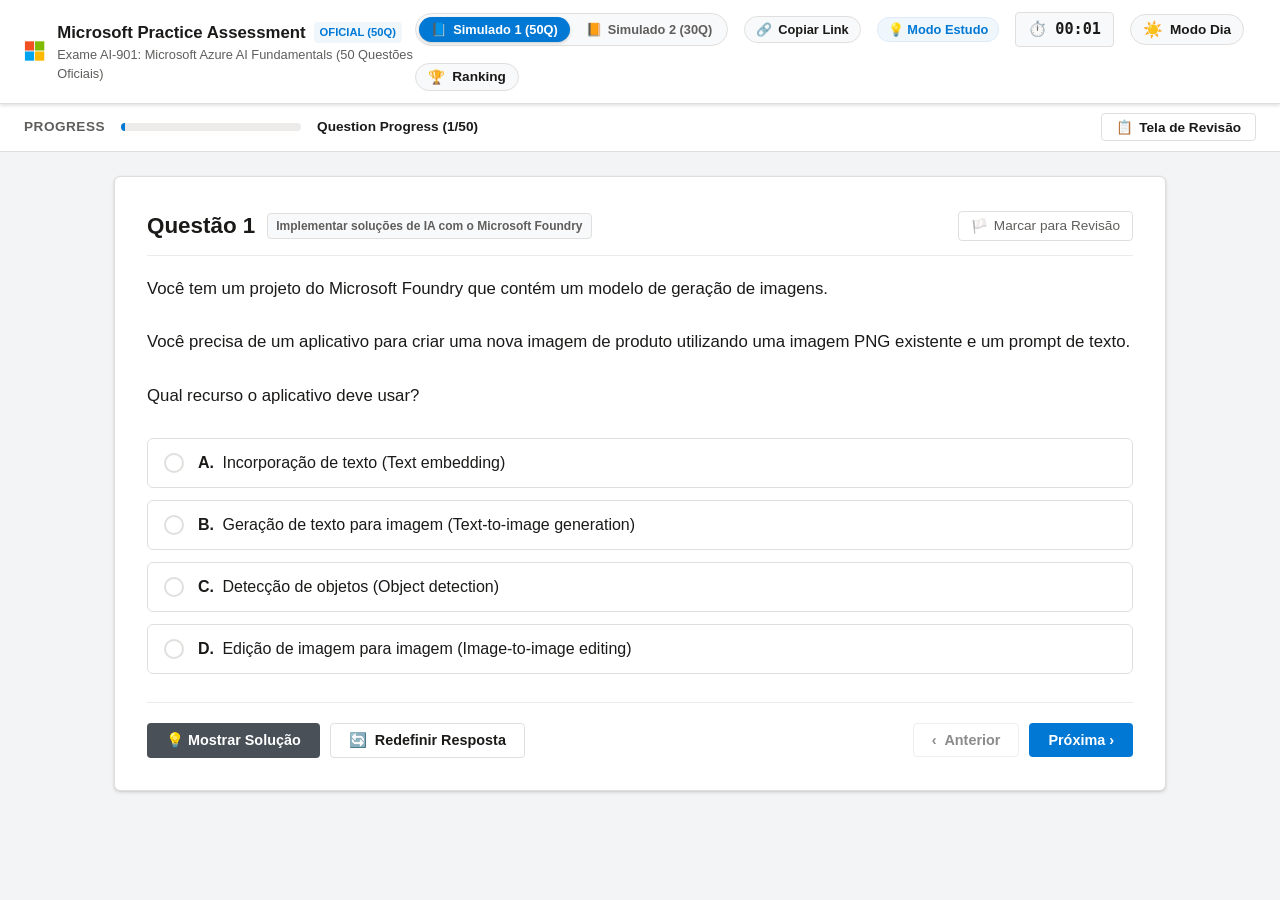
==== index.html @ 21560bc8 "feat: adiciona Simulado 2 (30 questoes ExamTopics AI-901 PT-BR), rota /simulado2 e seletor no topo" ====
<!DOCTYPE html>
<html lang="pt-BR">
<head>
  <meta charset="UTF-8">
  <meta name="viewport" content="width=device-width, initial-scale=1.0">
  <title>Simulado Oficial Microsoft AI-901: Microsoft Azure AI Fundamentals</title>
  <link rel="stylesheet" href="style.css">
</head>
<body>

  <!-- ========================================================================
       TOP MICROSOFT HEADER
       ======================================================================== -->
  <header class="ms-header">
    <div class="ms-header-brand">
      <svg class="ms-logo-icon" viewBox="0 0 23 23">
        <rect x="1" y="1" width="10" height="10" fill="#f25022"/>
        <rect x="12" y="1" width="10" height="10" fill="#7fba00"/>
        <rect x="1" y="12" width="10" height="10" fill="#00a4ef"/>
        <rect x="12" y="12" width="10" height="10" fill="#ffb900"/>
      </svg>
      <div class="ms-header-titles">
        <div class="ms-header-title">
          <span id="headerMainTitle">Microsoft Practice Assessment</span>
          <span class="ms-badge-beta" id="headerBadge">OFICIAL</span>
        </div>
        <div class="ms-header-sub" id="headerSubTitle">Exame AI-901: Microsoft Azure AI Fundamentals (Interativo em Português)</div>
      </div>
    </div>

    <div class="ms-header-actions" style="flex-wrap: wrap;">
      <!-- Seletor de Simulado (Simulado 1: 50Q vs Simulado 2: 30Q ExamTopics) -->
      <div class="exam-switcher-group" role="tablist" aria-label="Selecionar Simulado">
        <button id="btnSelectSimulado1" class="exam-switch-btn active" data-exam="simulado1" title="Simulado 1: Avaliação Oficial Microsoft Learn (50 Questões)">
          <span>📘</span> Simulado 1 (50Q)
        </button>
        <button id="btnSelectSimulado2" class="exam-switch-btn" data-exam="simulado2" title="Simulado 2: Questões Extraídas ExamTopics AI-901 (30 Questões)">
          <span>📙</span> Simulado 2 (30Q)
        </button>
      </div>

      <!-- Botão Compartilhar Link Direto -->
      <button id="btnCopyShareLink" class="btn-copy-link" title="Copiar link direto deste simulado para compartilhar">
        <span id="copyLinkIcon">🔗</span>
        <span id="copyLinkText">Copiar Link</span>
      </button>

      <!-- Mode Switcher -->
      <button id="modeToggleBtn" class="mode-badge mode-study" title="Alternar entre modo estudo com feedback imediato e simulado cronometrado">
        <span id="modeIcon">💡</span> Modo Estudo
      </button>

      <!-- Timer -->
      <div class="timer-box" id="timerBox">
        <span>⏱️</span>
        <span id="timerDisplay">00:00</span>
      </div>

      <!-- Alternador Modo Dia / Noite (Dark Mode) -->
      <button id="themeToggleBtn" class="theme-toggle" title="Alternar entre Modo Dia (Claro) e Modo Noite (Escuro)">
        <span id="themeIcon" class="theme-icon">☀️</span>
        <span id="themeText">Modo Dia</span>
      </button>

      <!-- Botão Ranking da Turma -->
      <button id="btnHeaderLeaderboard" class="theme-toggle" title="Ver Ranking Oficial da Turma">
        <span>🏆</span>
        <span>Ranking</span>
      </button>
    </div>
  </header>

  <!-- ========================================================================
       PROGRESS STRIP
       ======================================================================== -->
  <div class="ms-progress-strip" id="progressStrip">
    <div class="progress-info">
      <span class="progress-label">PROGRESS</span>
      <div class="progress-track">
        <div class="progress-fill" id="progressFill" style="width: 2%;"></div>
      </div>
      <span class="progress-text" id="progressText">Question Progress (1/50)</span>
    </div>

    <div>
      <button id="btnOpenReview" class="btn-review-screen">
        <span>📋</span> Tela de Revisão
      </button>
    </div>
  </div>

  <!-- ========================================================================
       MAIN APP VIEWS
       ======================================================================== -->
  <main class="ms-main-content">

    <!-- 1. EXAM QUESTION VIEW -->
    <div id="questionView" class="active">
      <div class="question-card" id="questionCard">
        <!-- Rendered dynamically by app.js -->
      </div>
    </div>

    <!-- 2. REVIEW SCREEN VIEW -->
    <div id="reviewView" class="review-screen-view">
      <div class="review-instructions-card">
        <h2 class="review-instructions-title">Tela de Revisão (Review Screen)</h2>
        <ul class="review-instructions-list">
          <li>Abaixo está uma tabela mostrando todas as <span id="reviewTotalQuestionsText">50</span> questões do exame.</li>
          <li>Selecione qualquer questão da tabela para ir diretamente até ela.</li>
          <li>Para retornar ao exame a qualquer momento, clique no botão de retorno.</li>
          <li>Quando estiver pronto para concluir, selecione o botão <strong>Finalizar Exame</strong> para gerar seu Relatório de Desempenho.</li>
        </ul>
      </div>

      <div class="review-filters-bar">
        <div class="filter-pills">
          <button class="filter-pill active" data-filter="all">Todas (<span id="countAllReview">50</span>)</button>
          <button class="filter-pill" data-filter="answered">Respondidas (<span id="countAnswered">0</span>)</button>
          <button class="filter-pill" data-filter="unanswered">Não Respondidas (<span id="countUnanswered">50</span>)</button>
          <button class="filter-pill" data-filter="flagged">Marcadas para Revisão (<span id="countFlagged">0</span>)</button>
        </div>

        <button id="btnFinishExamFromReview" class="btn-ms btn-ms-primary">
          <span>🏁</span> Finalizar Exame
        </button>
      </div>

      <div class="review-questions-table-card">
        <table class="review-table">
          <thead>
            <tr>
              <th style="width: 80px;">Questão</th>
              <th style="width: 140px;">Status</th>
              <th>Resumo / Enunciado</th>
              <th style="width: 100px; text-align: center;">Revisão</th>
            </tr>
          </thead>
          <tbody id="reviewTableBody">
            <!-- Rendered by app.js -->
          </tbody>
        </table>
      </div>
    </div>

    <!-- 3. SCORE REPORT VIEW -->
    <div id="scoreReportView" class="score-report-view">
      <div class="score-summary-card">
        <h1 class="score-title">Score Report</h1>
        <div class="score-subtitle" id="scoreReportSubtitle">Microsoft Practice Assessment for Exam AI-901: Microsoft Azure AI Fundamentals</div>

        <div id="scoreBadgeContainer">
          <!-- Pass / Fail Badge -->
        </div>

        <div class="score-circle-container">
          <div class="score-metric-box">
            <div class="score-number" id="finalScorePercent">0%</div>
            <div class="score-label">Sua Pontuação</div>
          </div>
          <div class="score-metric-box">
            <div class="score-number" style="color: var(--text-muted);">80%</div>
            <div class="score-label">Pontuação Alvo (Target Score)</div>
          </div>
          <div class="score-metric-box">
            <div class="score-number" id="finalScoreCount" style="color: var(--ms-blue-primary);">0 / 50</div>
            <div class="score-label">Questões Corretas</div>
          </div>
        </div>

        <!-- Meta e Dica Oficial -->
        <div class="score-comparison-banner">
          <span>🎯</span>
          <span><strong>Nota de Aprovação Oficial da Microsoft:</strong> 80% (<span id="targetCorrectText">40 acertos de 50</span>). Registre seu nome no ranking abaixo para disputar o topo da turma!</span>
        </div>
      </div>

      <!-- Performance by section -->
      <div class="section-performance-card">
        <h3 style="margin-bottom: 1rem; font-size: 1.15rem;">Desempenho por Seção do Exame</h3>
        
        <div class="section-bar-item">
          <div class="section-bar-header">
            <span>Identificar conceitos e recursos de IA (40-45%)</span>
            <span id="sec1Percent">0%</span>
          </div>
          <div class="section-bar-track">
            <div class="section-bar-fill" id="sec1Fill" style="width: 0%; background-color: var(--ms-blue-primary);"></div>
          </div>
        </div>

        <div class="section-bar-item">
          <div class="section-bar-header">
            <span>Implementar soluções de IA com o Microsoft Foundry (50-55%)</span>
            <span id="sec2Percent">0%</span>
          </div>
          <div class="section-bar-track">
            <div class="section-bar-fill" id="sec2Fill" style="width: 0%; background-color: #2b88d8;"></div>
          </div>
        </div>
      </div>

      <!-- ====================================================================
           LEADERBOARD / RANKING DA TURMA (COMPETIÇÃO AO VIVO)
           ==================================================================== -->
      <div class="leaderboard-card">
        <div class="leaderboard-card-header">
          <div style="display: flex; align-items: center; gap: 12px;">
            <span style="font-size: 2.2rem;">🏆</span>
            <div>
              <h3 style="margin: 0; font-size: 1.3rem;" id="leaderboardTitle">Ranking Geral da Turma (Competição Oficial)</h3>
              <p style="margin: 3px 0 0; font-size: 0.9rem; color: var(--text-secondary);">
                Critério de classificação: Maior pontuação (%) e menor tempo de realização ⏱️
              </p>
            </div>
          </div>
          <button id="btnRefreshLeaderboard" class="btn-ms btn-ms-secondary" style="font-size: 0.85rem; padding: 6px 12px;">
            <span>🔄</span> Atualizar Placar
          </button>
        </div>

        <!-- Formulário de Registro do Aluno -->
        <div id="leaderboardSubmitSection" class="leaderboard-submit-box">
          <p style="font-size: 0.95rem; font-weight: 700; margin-bottom: 8px;">
            🎓 Quer registrar seu nome no ranking da turma?
          </p>
          <p style="font-size: 0.88rem; color: var(--text-secondary); margin-bottom: 12px;">
            Digite seu nome completo para salvar sua pontuação e tempo de prova no placar geral:
          </p>
          <div class="leaderboard-input-row">
            <input type="text" id="inputStudentName" class="ms-text-input" placeholder="Digite seu Nome Completo (ex: Mariana Souza)..." maxlength="40" />
            <button id="btnSubmitToLeaderboard" class="btn-ms btn-ms-primary">
              <span>🚀</span> Publicar meu Resultado
            </button>
          </div>
          <div id="leaderboardStatusMsg"></div>
        </div>

        <div id="leaderboardUserRankResult" style="display: none;"></div>

        <!-- Podium Top 3 -->
        <div id="leaderboardPodiumContainer" class="podium-container"></div>

        <!-- Tabela do Ranking -->
        <div class="leaderboard-table-wrapper">
          <table class="leaderboard-table">
            <thead>
              <tr>
                <th style="width: 75px; text-align: center;">Posição</th>
                <th>Aluno</th>
                <th style="text-align: center;">Acertos</th>
                <th style="text-align: center;">Nota</th>
                <th style="text-align: center;">Tempo</th>
                <th style="text-align: center;">Data</th>
              </tr>
            </thead>
            <tbody id="leaderboardTableBody"></tbody>
          </table>
        </div>
      </div>

      <!-- Detailed Review with Filter -->
      <div class="question-card">
        <div style="display: flex; justify-content: space-between; align-items: center; margin-bottom: 1.5rem; flex-wrap: wrap; gap: 10px;">
          <h3>Gabarito Completo e Comentários Questão por Questão</h3>
          <div class="filter-pills">
            <button class="filter-pill active" id="btnFilterReportAll">Todas (<span id="reportAllCount">50</span>)</button>
            <button class="filter-pill" id="btnFilterReportWrong">Apenas Erros (<span id="reportWrongCount">0</span>)</button>
            <button class="filter-pill" id="btnFilterReportRight">Apenas Acertos (<span id="reportRightCount">0</span>)</button>
          </div>
        </div>

        <div id="scoreReportQuestionsList">
          <!-- Rendered by app.js -->
        </div>

        <div style="margin-top: 2rem; display: flex; justify-content: center; gap: 16px;">
          <button id="btnRestartExam" onclick="window.restartExamDirect()" class="btn-ms btn-ms-primary">
            <span>🔄</span> Refazer Simulado
          </button>
          <button onclick="window.print()" class="btn-ms btn-ms-secondary">
            <span>🖨️</span> Imprimir / Salvar PDF
          </button>
        </div>
      </div>
    </div>

  </main>

  <!-- ========================================================================
       MODAL DIALOG (ARE YOU SURE TO FINISH)
       ======================================================================== -->
  <div class="modal-overlay" id="finishModal">
    <div class="modal-box">
      <h3 class="modal-title">Tem certeza que deseja finalizar?</h3>
      <p class="modal-text">
        Ao selecionar <strong>Sim</strong>, você encerrará esta seção do exame e não poderá mais alterar suas respostas. Seu relatório oficial de pontuação e o gabarito comentado serão gerados imediatamente.
      </p>
      <div class="modal-actions">
        <button id="btnCancelModal" class="btn-ms btn-ms-secondary">Cancelar</button>
        <button id="btnConfirmFinish" class="btn-ms btn-ms-primary">Sim, Finalizar Exame</button>
      </div>
    </div>
  </div>

  <!-- ========================================================================
       MODAL DIALOG (REINICIAR SIMULADO)
       ======================================================================== -->
  <div class="modal-overlay" id="restartModal">
    <div class="modal-box">
      <h3 class="modal-title">Reiniciar o Simulado?</h3>
      <p class="modal-text">
        Tem certeza que deseja reiniciar o simulado? Suas respostas atuais serão limpas e o cronômetro será zerado para você começar uma nova tentativa do zero.
      </p>
      <div class="modal-actions">
        <button id="btnCancelRestartModal" class="btn-ms btn-ms-secondary">Cancelar</button>
        <button id="btnConfirmRestartModal" class="btn-ms btn-ms-primary">Sim, Reiniciar</button>
      </div>
    </div>
  </div>

  <!-- ========================================================================
       MODAL DIALOG (RANKING GERAL DA TURMA)
       ======================================================================== -->
  <div class="modal-overlay" id="leaderboardModal">
    <div class="modal-box leaderboard-modal-box">
      <div style="display: flex; justify-content: space-between; align-items: center; margin-bottom: 1rem; border-bottom: 1px solid var(--border-color); padding-bottom: 0.75rem;">
        <div style="display: flex; align-items: center; gap: 10px;">
          <span style="font-size: 1.8rem;">🏆</span>
          <div>
            <h3 style="margin: 0; font-size: 1.25rem;" id="modalLeaderboardTitle">Ranking da Turma - AI-901</h3>
            <span style="font-size: 0.82rem; color: var(--text-secondary);">Competição: Mais acertos no menor tempo</span>
          </div>
        </div>
        <button id="btnCloseLeaderboardModal" class="btn-ms btn-ms-secondary" style="padding: 4px 10px; font-size: 1rem;">✕</button>
      </div>

      <!-- Podium Top 3 inside Modal -->
      <div id="modalPodiumContainer" class="podium-container"></div>

      <div class="leaderboard-table-wrapper" style="max-height: 380px; overflow-y: auto;">
        <table class="leaderboard-table">
          <thead>
            <tr>
              <th style="width: 75px; text-align: center;">Posição</th>
              <th>Aluno</th>
              <th style="text-align: center;">Acertos</th>
              <th style="text-align: center;">Nota</th>
              <th style="text-align: center;">Tempo</th>
            </tr>
          </thead>
          <tbody id="modalLeaderboardTableBody"></tbody>
        </table>
      </div>

      <div style="margin-top: 1rem; display: flex; justify-content: space-between; align-items: center;">
        <span id="leaderboardSyncStatus" style="font-size: 0.8rem; color: var(--text-muted);">🟢 Sincronizado</span>
        <button id="btnModalClose" class="btn-ms btn-ms-primary">Fechar</button>
      </div>
    </div>
  </div>

  <!-- Scripts -->
  <script src="simulado_data.js"></script>
  <script src="simulado2_data.js"></script>
  <script src="firebase_config.js"></script>
  <script src="leaderboard.js"></script>
  <script src="app.js"></script>
</body>
</html>
---- style.css ----
/* ==========================================================================
   MICROSOFT AZURE / FLUENT DESIGN SYSTEM - SIMULADO AI-901
   ========================================================================== */

:root {
  /* Microsoft Fluent Palette */
  --ms-blue-primary: #0078d4;
  --ms-blue-hover: #106ebe;
  --ms-blue-dark: #005a9e;
  --ms-blue-light: #eff6fc;
  --ms-blue-subtle: #deecf9;
  
  --ms-green-correct: #107c41;
  --ms-green-bg: #dff6dd;
  --ms-green-border: #278546;
  
  --ms-red-incorrect: #a80000;
  --ms-red-bg: #fde7e9;
  --ms-red-border: #d13438;
  
  --ms-amber-flag: #ffaa44;
  --ms-amber-bg: #fff4ce;
  
  /* Light Theme */
  --bg-app: #f3f4f6;
  --bg-surface: #ffffff;
  --bg-surface-secondary: #f8f9fa;
  --bg-surface-elevated: #ffffff;
  --border-color: #e1dfdd;
  --border-subtle: #edebe9;
  
  --text-primary: #1b1a19;
  --text-secondary: #605e5c;
  --text-muted: #8a8886;
  --text-link: #0078d4;
  
  --shadow-sm: 0 1.6px 3.6px 0 rgba(0, 0, 0, 0.132), 0 0.3px 0.9px 0 rgba(0, 0, 0, 0.108);
  --shadow-md: 0 3.2px 7.2px 0 rgba(0, 0, 0, 0.132), 0 0.6px 1.8px 0 rgba(0, 0, 0, 0.108);
  --shadow-lg: 0 6.4px 14.4px 0 rgba(0, 0, 0, 0.132), 0 1.2px 3.6px 0 rgba(0, 0, 0, 0.108);
  
  --radius-sm: 4px;
  --radius-md: 6px;
  --radius-lg: 8px;
  --font-family: 'Segoe UI', -apple-system, BlinkMacSystemFont, Roboto, 'Helvetica Neue', sans-serif;
}

[data-theme="dark"] {
  --bg-app: #121212;
  --bg-surface: #1e1e1e;
  --bg-surface-secondary: #252526;
  --bg-surface-elevated: #2d2d30;
  --border-color: #3e3e42;
  --border-subtle: #2d2d30;
  
  --text-primary: #f3f3f3;
  --text-secondary: #cccccc;
  --text-muted: #858585;
  --text-link: #4daafc;
  
  --ms-blue-light: #162c3e;
  --ms-blue-subtle: #1c3b54;
  --ms-green-bg: #14351e;
  --ms-red-bg: #3d1519;
  --ms-amber-bg: #3c3214;
}

* {
  box-sizing: border-box;
  margin: 0;
  padding: 0;
}

body {
  font-family: var(--font-family);
  background-color: var(--bg-app);
  color: var(--text-primary);
  line-height: 1.5;
  min-height: 100vh;
  display: flex;
  flex-direction: column;
  transition: background-color 0.2s ease, color 0.2s ease;
}

/* ==========================================================================
   APP HEADER
   ========================================================================== */
.ms-header {
  background-color: var(--bg-surface);
  border-bottom: 1px solid var(--border-color);
  padding: 0.75rem 1.5rem;
  display: flex;
  align-items: center;
  justify-content: space-between;
  box-shadow: var(--shadow-sm);
  position: sticky;
  top: 0;
  z-index: 100;
}

.ms-header-brand {
  display: flex;
  align-items: center;
  gap: 12px;
}

.ms-logo-icon {
  width: 24px;
  height: 24px;
}

.ms-header-titles {
  display: flex;
  flex-direction: column;
}

.ms-header-title {
  font-size: 1.05rem;
  font-weight: 600;
  color: var(--text-primary);
  display: flex;
  align-items: center;
  gap: 8px;
}

.ms-badge-beta {
  font-size: 0.7rem;
  padding: 2px 6px;
  background-color: var(--ms-blue-light);
  color: var(--ms-blue-primary);
  border-radius: var(--radius-sm);
  font-weight: 700;
}

.ms-header-sub {
  font-size: 0.8rem;
  color: var(--text-secondary);
}

.ms-header-actions {
  display: flex;
  align-items: center;
  gap: 16px;
}

.timer-box {
  display: flex;
  align-items: center;
  gap: 8px;
  background: var(--bg-surface-secondary);
  border: 1px solid var(--border-color);
  padding: 5px 12px;
  border-radius: var(--radius-sm);
  font-family: monospace;
  font-size: 0.95rem;
  font-weight: 600;
}

.mode-badge {
  font-size: 0.8rem;
  padding: 4px 10px;
  border-radius: 12px;
  font-weight: 600;
  cursor: pointer;
  border: 1px solid transparent;
  transition: all 0.2s;
}

.mode-study {
  background-color: var(--ms-blue-light);
  color: var(--ms-blue-primary);
  border-color: var(--ms-blue-subtle);
}

.mode-exam {
  background-color: #f3e5f5;
  color: #7b1fa2;
  border-color: #e1bee7;
}

.theme-toggle {
  background-color: var(--bg-surface-secondary);
  border: 1px solid var(--border-color);
  padding: 5px 12px;
  border-radius: 16px;
  color: var(--text-primary);
  cursor: pointer;
  display: inline-flex;
  align-items: center;
  gap: 7px;
  font-size: 0.85rem;
  font-weight: 600;
  transition: all 0.25s ease;
  user-select: none;
}

.theme-toggle:hover {
  background-color: var(--border-subtle);
  border-color: var(--ms-blue-primary);
  transform: translateY(-1px);
}

.theme-toggle:active {
  transform: translateY(0);
}

.theme-toggle.dark-active {
  background-color: #2b2b2b;
  border-color: #555;
  color: #ffeb3b;
  box-shadow: 0 0 10px rgba(255, 235, 59, 0.15);
}

.theme-icon {
  font-size: 1rem;
  display: inline-block;
  transition: transform 0.3s ease;
}

.theme-toggle:hover .theme-icon {
  transform: rotate(20deg) scale(1.15);
}

.btn-icon {
  background: none;
  border: 1px solid var(--border-color);
  padding: 6px 10px;
  border-radius: var(--radius-sm);
  color: var(--text-primary);
  cursor: pointer;
  display: flex;
  align-items: center;
  gap: 6px;
  font-size: 0.85rem;
  transition: all 0.2s;
}

.btn-icon:hover {
  background-color: var(--bg-surface-secondary);
}

/* ==========================================================================
   PROGRESS BAR & CONTROLS STRIP
   ========================================================================== */
.ms-progress-strip {
  background-color: var(--bg-surface);
  border-bottom: 1px solid var(--border-color);
  padding: 0.6rem 1.5rem;
  display: flex;
  align-items: center;
  justify-content: space-between;
}

.progress-info {
  display: flex;
  align-items: center;
  gap: 16px;
}

.progress-label {
  font-size: 0.85rem;
  font-weight: 600;
  color: var(--text-secondary);
  text-transform: uppercase;
  letter-spacing: 0.5px;
}

.progress-track {
  width: 180px;
  height: 8px;
  background-color: var(--border-subtle);
  border-radius: 4px;
  overflow: hidden;
  position: relative;
}

.progress-fill {
  height: 100%;
  background-color: var(--ms-blue-primary);
  transition: width 0.3s ease;
}

.progress-text {
  font-size: 0.85rem;
  font-weight: 600;
  color: var(--text-primary);
}

.btn-review-screen {
  background-color: transparent;
  border: 1px solid var(--border-color);
  padding: 5px 14px;
  border-radius: var(--radius-sm);
  font-size: 0.85rem;
  font-weight: 600;
  color: var(--text-primary);
  cursor: pointer;
  display: flex;
  align-items: center;
  gap: 6px;
  transition: all 0.2s;
}

.btn-review-screen:hover {
  background-color: var(--bg-surface-secondary);
  border-color: var(--ms-blue-primary);
  color: var(--ms-blue-primary);
}

/* ==========================================================================
   MAIN CONTAINER
   ========================================================================== */
.ms-main-content {
  flex: 1;
  max-width: 1100px;
  width: 100%;
  margin: 1.5rem auto;
  padding: 0 1.5rem;
  display: flex;
  flex-direction: column;
  gap: 1.25rem;
}

.question-card {
  background-color: var(--bg-surface);
  border: 1px solid var(--border-color);
  border-radius: var(--radius-md);
  box-shadow: var(--shadow-sm);
  padding: 2rem;
  position: relative;
  transition: all 0.2s;
}

.question-header {
  display: flex;
  align-items: center;
  justify-content: space-between;
  margin-bottom: 1.25rem;
  padding-bottom: 0.75rem;
  border-bottom: 1px solid var(--border-subtle);
}

.question-title-area {
  display: flex;
  align-items: center;
  gap: 12px;
}

.question-number {
  font-size: 1.4rem;
  font-weight: 700;
  color: var(--text-primary);
}

.question-category-tag {
  font-size: 0.75rem;
  font-weight: 600;
  padding: 3px 8px;
  border-radius: var(--radius-sm);
  background: var(--bg-surface-secondary);
  color: var(--text-secondary);
  border: 1px solid var(--border-color);
}

.review-flag-btn {
  display: flex;
  align-items: center;
  gap: 6px;
  font-size: 0.85rem;
  background: transparent;
  border: 1px solid var(--border-color);
  padding: 6px 12px;
  border-radius: var(--radius-sm);
  cursor: pointer;
  color: var(--text-secondary);
  transition: all 0.2s;
}

.review-flag-btn.flagged {
  background-color: var(--ms-amber-bg);
  color: #8c5a00;
  border-color: #ffaa44;
  font-weight: 600;
}

.question-body {
  font-size: 1.05rem;
  line-height: 1.6;
  color: var(--text-primary);
  margin-bottom: 1.75rem;
  white-space: pre-line;
}

/* ==========================================================================
   QUESTION OPTIONS - SINGLE & MULTI CHOICE
   ========================================================================== */
.options-list {
  display: flex;
  flex-direction: column;
  gap: 12px;
  margin-bottom: 1.75rem;
}

.option-item {
  display: flex;
  align-items: flex-start;
  gap: 14px;
  padding: 12px 16px;
  border-radius: var(--radius-md);
  border: 1.5px solid var(--border-color);
  background-color: var(--bg-surface);
  cursor: pointer;
  transition: all 0.2s ease;
  position: relative;
}

.option-item:hover:not(.disabled) {
  background-color: var(--bg-surface-secondary);
  border-color: var(--ms-blue-primary);
}

.option-item.selected {
  border-color: var(--ms-blue-primary);
  background-color: var(--ms-blue-light);
}

.option-item.is-correct {
  border-color: var(--ms-green-border) !important;
  background-color: var(--ms-green-bg) !important;
}

.option-item.is-incorrect {
  border-color: var(--ms-red-border) !important;
  background-color: var(--ms-red-bg) !important;
}

.custom-radio, .custom-checkbox {
  width: 20px;
  height: 20px;
  border: 2px solid var(--border-color);
  border-radius: 50%;
  display: flex;
  align-items: center;
  justify-content: center;
  flex-shrink: 0;
  margin-top: 2px;
  transition: all 0.2s;
}

.custom-checkbox {
  border-radius: 4px;
}

.option-item.selected .custom-radio {
  border-color: var(--ms-blue-primary);
}

.option-item.selected .custom-radio::after {
  content: '';
  width: 10px;
  height: 10px;
  border-radius: 50%;
  background-color: var(--ms-blue-primary);
}

.option-item.selected .custom-checkbox {
  border-color: var(--ms-blue-primary);
  background-color: var(--ms-blue-primary);
  color: white;
}

.option-item.selected .custom-checkbox::after {
  content: '✓';
  font-size: 13px;
  font-weight: 700;
  color: white;
}

.option-content {
  flex: 1;
  display: flex;
  flex-direction: column;
  gap: 4px;
}

.option-letter {
  font-weight: 700;
  color: var(--text-primary);
  margin-right: 4px;
}

.feedback-tag {
  display: inline-flex;
  align-items: center;
  gap: 4px;
  font-size: 0.8rem;
  font-weight: 700;
  margin-top: 4px;
}

.feedback-tag.correct {
  color: var(--ms-green-correct);
}

.feedback-tag.incorrect {
  color: var(--ms-red-incorrect);
}

/* ==========================================================================
   STATEMENTS TABLE (YES / NO)
   ========================================================================== */
.statements-table {
  width: 100%;
  border-collapse: collapse;
  margin-bottom: 1.75rem;
  border: 1px solid var(--border-color);
  border-radius: var(--radius-md);
  overflow: hidden;
}

.statements-table th, .statements-table td {
  padding: 14px 16px;
  border-bottom: 1px solid var(--border-color);
  text-align: left;
}

.statements-table th {
  background-color: var(--bg-surface-secondary);
  font-weight: 600;
  font-size: 0.9rem;
  color: var(--text-secondary);
}

.statements-table th.col-choice {
  width: 90px;
  text-align: center;
}

.statements-table td.col-choice {
  text-align: center;
}

.statements-table tr:last-child td {
  border-bottom: none;
}

.table-radio-label {
  display: inline-flex;
  align-items: center;
  justify-content: center;
  cursor: pointer;
  padding: 6px;
}

.table-radio-label input {
  display: none;
}

.table-radio-circle {
  width: 20px;
  height: 20px;
  border: 2px solid var(--border-color);
  border-radius: 50%;
  display: inline-flex;
  align-items: center;
  justify-content: center;
  transition: all 0.2s;
}

.table-radio-label input:checked + .table-radio-circle {
  border-color: var(--ms-blue-primary);
}

.table-radio-label input:checked + .table-radio-circle::after {
  content: '';
  width: 10px;
  height: 10px;
  border-radius: 50%;
  background-color: var(--ms-blue-primary);
}

.table-radio-circle.correct-ans {
  border-color: var(--ms-green-border) !important;
  background-color: var(--ms-green-bg);
}

.table-radio-circle.correct-ans::after {
  content: '';
  width: 10px;
  height: 10px;
  border-radius: 50%;
  background-color: var(--ms-green-correct) !important;
}

.table-radio-circle.wrong-ans {
  border-color: var(--ms-red-border) !important;
  background-color: var(--ms-red-bg);
}

.table-radio-circle.wrong-ans::after {
  content: '';
  width: 10px;
  height: 10px;
  border-radius: 50%;
  background-color: var(--ms-red-incorrect) !important;
}

/* ==========================================================================
   DROPDOWN SENTENCE COMPLETION
   ========================================================================== */
.dropdown-sentence-box {
  background: var(--bg-surface-secondary);
  border: 1px solid var(--border-color);
  padding: 1.5rem;
  border-radius: var(--radius-md);
  margin-bottom: 1.75rem;
  font-size: 1.1rem;
  line-height: 2.2;
}

.ms-inline-select {
  display: inline-block;
  padding: 6px 12px;
  border: 2px solid var(--ms-blue-primary);
  border-radius: var(--radius-sm);
  background-color: var(--bg-surface);
  color: var(--text-primary);
  font-family: inherit;
  font-size: 1rem;
  font-weight: 500;
  cursor: pointer;
  outline: none;
  margin: 0 6px;
  max-width: 100%;
}

.ms-inline-select.correct {
  border-color: var(--ms-green-border);
  background-color: var(--ms-green-bg);
}

.ms-inline-select.incorrect {
  border-color: var(--ms-red-border);
  background-color: var(--ms-red-bg);
}

/* ==========================================================================
   USER ATTEMPT COMPARISON BANNER
   ========================================================================== */
.user-attempt-banner {
  background: var(--bg-surface-secondary);
  border-left: 4px solid var(--border-color);
  padding: 10px 14px;
  border-radius: 0 var(--radius-sm) var(--radius-sm) 0;
  margin-bottom: 1.25rem;
  font-size: 0.85rem;
  display: flex;
  align-items: center;
  justify-content: space-between;
}

.user-attempt-banner.original-wrong {
  border-left-color: var(--ms-red-incorrect);
  background-color: var(--ms-red-bg);
}

.user-attempt-banner.original-right {
  border-left-color: var(--ms-green-correct);
  background-color: var(--ms-green-bg);
}

/* ==========================================================================
   ACTION BUTTONS BAR
   ========================================================================== */
.question-actions-bar {
  display: flex;
  align-items: center;
  justify-content: space-between;
  padding-top: 1.25rem;
  border-top: 1px solid var(--border-subtle);
  flex-wrap: wrap;
  gap: 12px;
}

.action-group-left, .action-group-right {
  display: flex;
  align-items: center;
  gap: 10px;
}

.btn-ms {
  font-family: inherit;
  font-size: 0.9rem;
  font-weight: 600;
  padding: 8px 18px;
  border-radius: var(--radius-sm);
  cursor: pointer;
  display: inline-flex;
  align-items: center;
  gap: 8px;
  border: 1px solid transparent;
  transition: all 0.2s ease;
}

.btn-ms-primary {
  background-color: var(--ms-blue-primary);
  color: white;
}

.btn-ms-primary:hover:not(:disabled) {
  background-color: var(--ms-blue-hover);
}

.btn-ms-secondary {
  background-color: transparent;
  border-color: var(--border-color);
  color: var(--text-primary);
}

.btn-ms-secondary:hover:not(:disabled) {
  background-color: var(--bg-surface-secondary);
}

.btn-ms-solution {
  background-color: #495057;
  color: white;
}

.btn-ms-solution:hover {
  background-color: #343a40;
}

.btn-ms:disabled {
  opacity: 0.5;
  cursor: not-allowed;
}

/* ==========================================================================
   SOLUTION & RATIONALE BOX (MICROSOFT LEARN STYLE)
   ========================================================================== */
.solution-panel {
  margin-top: 1.5rem;
  border: 1px solid #c7e0f4;
  background-color: #f3f9fd;
  border-radius: var(--radius-md);
  padding: 1.5rem;
  position: relative;
  display: none;
  animation: slideDown 0.3s ease-out;
}

[data-theme="dark"] .solution-panel {
  background-color: #112233;
  border-color: #1e3f5a;
}

.solution-panel.visible {
  display: block;
}

@keyframes slideDown {
  from { opacity: 0; transform: translateY(-8px); }
  to { opacity: 1; transform: translateY(0); }
}

.solution-panel-header {
  display: flex;
  align-items: center;
  gap: 10px;
  margin-bottom: 1rem;
  padding-bottom: 0.75rem;
  border-bottom: 1px solid #d0e4f7;
}

[data-theme="dark"] .solution-panel-header {
  border-bottom-color: #1e3f5a;
}

.solution-title {
  font-size: 1.1rem;
  font-weight: 700;
  color: var(--ms-blue-primary);
}

.solution-section-block {
  margin-bottom: 1rem;
}

.solution-section-title {
  font-size: 0.85rem;
  font-weight: 700;
  text-transform: uppercase;
  color: var(--text-secondary);
  margin-bottom: 4px;
}

.solution-content {
  font-size: 0.95rem;
  line-height: 1.6;
  color: var(--text-primary);
  white-space: pre-line;
}

.solution-content.correct-highlight {
  background: var(--ms-green-bg);
  border-left: 4px solid var(--ms-green-correct);
  padding: 10px 14px;
  border-radius: 0 var(--radius-sm) var(--radius-sm) 0;
  margin-bottom: 1rem;
}

.solution-content.incorrect-highlight {
  background: var(--ms-red-bg);
  border-left: 4px solid var(--ms-red-incorrect);
  padding: 10px 14px;
  border-radius: 0 var(--radius-sm) var(--radius-sm) 0;
  margin-bottom: 1rem;
}

.reading-links {
  list-style: none;
  margin-top: 6px;
  display: flex;
  flex-direction: column;
  gap: 6px;
}

.reading-links a {
  color: var(--text-link);
  text-decoration: none;
  font-weight: 600;
  display: inline-flex;
  align-items: center;
  gap: 6px;
}

.reading-links a:hover {
  text-decoration: underline;
}

/* ==========================================================================
   REVIEW SCREEN (TELA DE REVISÃO DO EXAME)
   ========================================================================== */
.review-screen-view {
  display: none;
  flex-direction: column;
  gap: 1.5rem;
}

.review-screen-view.active {
  display: flex;
}

.review-instructions-card {
  background-color: var(--bg-surface);
  border: 1px solid var(--border-color);
  border-radius: var(--radius-md);
  padding: 1.25rem 1.5rem;
  box-shadow: var(--shadow-sm);
}

.review-instructions-title {
  font-size: 1.1rem;
  font-weight: 700;
  margin-bottom: 8px;
}

.review-instructions-list {
  padding-left: 20px;
  font-size: 0.9rem;
  color: var(--text-secondary);
  line-height: 1.6;
}

.review-filters-bar {
  display: flex;
  align-items: center;
  justify-content: space-between;
  background-color: var(--bg-surface);
  border: 1px solid var(--border-color);
  padding: 10px 16px;
  border-radius: var(--radius-md);
  flex-wrap: wrap;
  gap: 12px;
}

.filter-pills {
  display: flex;
  gap: 8px;
}

.filter-pill {
  padding: 5px 12px;
  border-radius: 16px;
  font-size: 0.85rem;
  font-weight: 600;
  border: 1px solid var(--border-color);
  background: var(--bg-surface-secondary);
  cursor: pointer;
  color: var(--text-primary);
  transition: all 0.2s;
}

.filter-pill.active {
  background-color: var(--ms-blue-primary);
  color: white;
  border-color: var(--ms-blue-primary);
}

.review-questions-table-card {
  background-color: var(--bg-surface);
  border: 1px solid var(--border-color);
  border-radius: var(--radius-md);
  overflow: hidden;
  box-shadow: var(--shadow-sm);
}

.review-table {
  width: 100%;
  border-collapse: collapse;
}

.review-table th, .review-table td {
  padding: 12px 16px;
  text-align: left;
  border-bottom: 1px solid var(--border-subtle);
}

.review-table th {
  background-color: var(--bg-surface-secondary);
  font-weight: 600;
  font-size: 0.85rem;
  color: var(--text-secondary);
}

.review-table tr {
  cursor: pointer;
  transition: background-color 0.15s;
}

.review-table tbody tr:hover {
  background-color: var(--bg-surface-secondary);
}

.status-badge {
  display: inline-block;
  padding: 3px 8px;
  border-radius: var(--radius-sm);
  font-size: 0.75rem;
  font-weight: 700;
}

.status-badge.answered {
  background-color: var(--ms-green-bg);
  color: var(--ms-green-correct);
}

.status-badge.unanswered {
  background-color: var(--bg-surface-secondary);
  color: var(--text-muted);
}

.status-badge.flagged {
  background-color: var(--ms-amber-bg);
  color: #8c5a00;
}

/* ==========================================================================
   SCORE REPORT SCREEN (RELATÓRIO DE DESEMPENHO)
   ========================================================================== */
.score-report-view {
  display: none;
  flex-direction: column;
  gap: 1.5rem;
}

.score-report-view.active {
  display: flex;
}

.score-summary-card {
  background-color: var(--bg-surface);
  border: 1px solid var(--border-color);
  border-radius: var(--radius-md);
  padding: 2rem;
  box-shadow: var(--shadow-md);
  text-align: center;
}

.score-title {
  font-size: 1.6rem;
  font-weight: 700;
  margin-bottom: 4px;
}

.score-subtitle {
  font-size: 0.95rem;
  color: var(--text-secondary);
  margin-bottom: 1.5rem;
}

.score-circle-container {
  display: flex;
  align-items: center;
  justify-content: center;
  gap: 40px;
  margin-bottom: 1.5rem;
  flex-wrap: wrap;
}

.score-metric-box {
  display: flex;
  flex-direction: column;
  align-items: center;
}

.score-number {
  font-size: 3rem;
  font-weight: 800;
  line-height: 1;
}

.score-number.pass {
  color: var(--ms-green-correct);
}

.score-number.fail {
  color: var(--ms-red-incorrect);
}

.score-label {
  font-size: 0.85rem;
  font-weight: 600;
  color: var(--text-secondary);
  margin-top: 6px;
}

.pass-fail-badge {
  display: inline-block;
  padding: 6px 20px;
  border-radius: 20px;
  font-weight: 800;
  font-size: 1.1rem;
  letter-spacing: 0.5px;
  margin-bottom: 1rem;
}

.pass-fail-badge.passed {
  background-color: var(--ms-green-bg);
  color: var(--ms-green-correct);
  border: 1.5px solid var(--ms-green-correct);
}

.pass-fail-badge.failed {
  background-color: var(--ms-red-bg);
  color: var(--ms-red-incorrect);
  border: 1.5px solid var(--ms-red-incorrect);
}

.score-comparison-banner {
  background: var(--bg-surface-secondary);
  border: 1px solid var(--border-color);
  padding: 12px 18px;
  border-radius: var(--radius-md);
  font-size: 0.95rem;
  margin-top: 1rem;
  display: flex;
  align-items: center;
  justify-content: center;
  gap: 10px;
}

.section-performance-card {
  background-color: var(--bg-surface);
  border: 1px solid var(--border-color);
  border-radius: var(--radius-md);
  padding: 1.75rem;
  box-shadow: var(--shadow-sm);
}

.section-bar-item {
  margin-bottom: 1.25rem;
}

.section-bar-header {
  display: flex;
  justify-content: space-between;
  font-weight: 600;
  font-size: 0.9rem;
  margin-bottom: 6px;
}

.section-bar-track {
  height: 14px;
  background-color: var(--border-subtle);
  border-radius: 7px;
  overflow: hidden;
  position: relative;
}

.section-bar-fill {
  height: 100%;
  border-radius: 7px;
  transition: width 0.6s cubic-bezier(0.4, 0, 0.2, 1);
}

/* ==========================================================================
   MODAL DIALOG
   ========================================================================== */
.modal-overlay {
  position: fixed;
  top: 0;
  left: 0;
  right: 0;
  bottom: 0;
  background-color: rgba(0, 0, 0, 0.6);
  display: none;
  align-items: center;
  justify-content: center;
  z-index: 1000;
  padding: 1.5rem;
}

.modal-overlay.active {
  display: flex;
}

.modal-box {
  background-color: var(--bg-surface);
  border-radius: var(--radius-lg);
  max-width: 500px;
  width: 100%;
  padding: 1.75rem;
  box-shadow: var(--shadow-lg);
  border: 1px solid var(--border-color);
  animation: zoomIn 0.2s ease-out;
}

@keyframes zoomIn {
  from { opacity: 0; transform: scale(0.95); }
  to { opacity: 1; transform: scale(1); }
}

.modal-title {
  font-size: 1.25rem;
  font-weight: 700;
  margin-bottom: 10px;
}

.modal-text {
  font-size: 0.95rem;
  line-height: 1.5;
  color: var(--text-secondary);
  margin-bottom: 1.5rem;
}

.modal-actions {
  display: flex;
  justify-content: flex-end;
  gap: 10px;
}

/* ==========================================================================
   RESPONSIVE DESIGN
   ========================================================================== */
@media (max-width: 768px) {
  .ms-header {
    flex-direction: column;
    align-items: flex-start;
    gap: 10px;
  }
  
  .ms-progress-strip {
    flex-direction: column;
    align-items: flex-start;
    gap: 10px;
  }
  
  .progress-track {
    width: 100%;
  }
  
  .question-card {
    padding: 1.25rem;
  }
  
  .score-circle-container {
    flex-direction: column;
    gap: 20px;
  }
}

/* ==========================================================================
   LEADERBOARD & COMPETITION RANKING
   ========================================================================== */
.leaderboard-card {
  background-color: var(--bg-surface);
  border: 1px solid var(--border-color);
  border-radius: var(--radius-md);
  box-shadow: var(--shadow-sm);
  padding: 1.75rem;
  margin-top: 1.5rem;
}

.leaderboard-card-header {
  display: flex;
  justify-content: space-between;
  align-items: center;
  flex-wrap: wrap;
  gap: 12px;
  margin-bottom: 1.5rem;
  padding-bottom: 1rem;
  border-bottom: 1px solid var(--border-subtle);
}

.leaderboard-submit-box {
  background: var(--bg-surface-secondary);
  border: 1px dashed var(--ms-blue-primary);
  border-radius: var(--radius-md);
  padding: 1.25rem;
  margin-bottom: 1.75rem;
}

.leaderboard-input-row {
  display: flex;
  gap: 10px;
  flex-wrap: wrap;
}

.ms-text-input {
  flex: 1;
  min-width: 240px;
  padding: 8px 14px;
  border: 1px solid var(--border-color);
  border-radius: var(--radius-sm);
  background-color: var(--bg-surface);
  color: var(--text-primary);
  font-family: inherit;
  font-size: 0.95rem;
  outline: none;
  transition: border-color 0.2s, box-shadow 0.2s;
}

.ms-text-input:focus {
  border-color: var(--ms-blue-primary);
  box-shadow: 0 0 0 2px rgba(0, 120, 212, 0.2);
}

.leaderboard-success-alert {
  display: flex;
  align-items: center;
  gap: 12px;
  padding: 1rem 1.25rem;
  background-color: var(--ms-green-bg);
  border: 1px solid var(--ms-green-border);
  color: var(--ms-green-correct);
  border-radius: var(--radius-md);
  margin-bottom: 1.5rem;
  animation: fadeIn 0.3s ease-in;
}

/* Podium Styles */
.podium-container {
  margin: 1.5rem 0 2rem;
}

.podium-wrapper {
  display: flex;
  justify-content: center;
  align-items: flex-end;
  gap: 16px;
  max-width: 600px;
  margin: 0 auto;
  padding-top: 2rem;
}

.podium-step {
  flex: 1;
  display: flex;
  flex-direction: column;
  align-items: center;
  position: relative;
  transition: transform 0.2s ease;
}

.podium-step:hover {
  transform: translateY(-4px);
}

.podium-crown {
  font-size: 1.8rem;
  margin-bottom: -6px;
  animation: bounceSlow 2s infinite ease-in-out;
}

@keyframes bounceSlow {
  0%, 100% { transform: translateY(0); }
  50% { transform: translateY(-6px); }
}

.podium-medal {
  font-weight: 700;
  font-size: 0.85rem;
  margin-bottom: 4px;
}

.podium-avatar {
  font-size: 2.2rem;
  line-height: 1;
  margin-bottom: 6px;
}

.podium-name {
  font-size: 0.88rem;
  font-weight: 700;
  color: var(--text-primary);
  text-align: center;
  max-width: 130px;
  white-space: nowrap;
  overflow: hidden;
  text-overflow: ellipsis;
}

.podium-score {
  font-size: 0.85rem;
  font-weight: 700;
  color: var(--ms-blue-primary);
}

.podium-time {
  font-size: 0.78rem;
  color: var(--text-secondary);
  margin-bottom: 8px;
}

.podium-pillar {
  width: 100%;
  border-radius: var(--radius-sm) var(--radius-sm) 0 0;
  display: flex;
  align-items: center;
  justify-content: center;
  color: #ffffff;
  font-weight: 800;
  font-size: 1.5rem;
  box-shadow: var(--shadow-sm);
}

.pillar-gold {
  height: 120px;
  background: linear-gradient(180deg, #ffb900 0%, #e6a100 100%);
  border: 1px solid #ffd043;
}

.pillar-silver {
  height: 85px;
  background: linear-gradient(180deg, #a6afb8 0%, #7e8790 100%);
  border: 1px solid #cbd2d8;
}

.pillar-bronze {
  height: 60px;
  background: linear-gradient(180deg, #d38356 0%, #b86235 100%);
  border: 1px solid #f29a67;
}

.highlight-user {
  filter: drop-shadow(0 0 10px rgba(0, 120, 212, 0.4));
}

/* Leaderboard Table */
.leaderboard-table-wrapper {
  overflow-x: auto;
  border: 1px solid var(--border-color);
  border-radius: var(--radius-md);
  background-color: var(--bg-surface);
}

.leaderboard-table {
  width: 100%;
  border-collapse: collapse;
  font-size: 0.92rem;
}

.leaderboard-table th {
  background-color: var(--bg-surface-secondary);
  color: var(--text-secondary);
  font-weight: 600;
  padding: 10px 14px;
  border-bottom: 1px solid var(--border-color);
  font-size: 0.82rem;
  text-transform: uppercase;
  letter-spacing: 0.5px;
}

.leaderboard-table td {
  padding: 10px 14px;
  border-bottom: 1px solid var(--border-subtle);
  color: var(--text-primary);
}

.leaderboard-table tr:hover td {
  background-color: var(--bg-surface-secondary);
}

.leaderboard-row-current {
  background-color: var(--ms-blue-light) !important;
  font-weight: 600;
}

.leaderboard-you-badge {
  display: inline-block;
  background-color: var(--ms-blue-primary);
  color: #ffffff;
  font-size: 0.68rem;
  font-weight: 700;
  padding: 2px 6px;
  border-radius: 10px;
  margin-left: 6px;
  vertical-align: middle;
}

.score-pill {
  display: inline-block;
  font-weight: 700;
  font-size: 0.82rem;
  padding: 2px 8px;
  border-radius: 10px;
}

.score-pill.pass {
  background-color: var(--ms-green-bg);
  color: var(--ms-green-correct);
}

.score-pill.fail {
  background-color: var(--ms-red-bg);
  color: var(--ms-red-incorrect);
}

/* Modal Box Extension */
.leaderboard-modal-box {
  max-width: 720px;
  width: 95%;
  max-height: 90vh;
  display: flex;
  flex-direction: column;
}

/* ==========================================================================
   EXAM SWITCHER BAR (SIMULADO 1 VS SIMULADO 2)
   ========================================================================== */
.exam-switcher-group {
  display: inline-flex;
  align-items: center;
  background-color: var(--bg-surface-secondary);
  border: 1px solid var(--border-color);
  border-radius: 20px;
  padding: 3px;
  gap: 4px;
}

.exam-switch-btn {
  border: none;
  background: transparent;
  color: var(--text-secondary);
  font-family: var(--font-family);
  font-size: 0.8rem;
  font-weight: 600;
  padding: 5px 12px;
  border-radius: 16px;
  cursor: pointer;
  transition: all 0.2s ease;
  display: inline-flex;
  align-items: center;
  gap: 6px;
  white-space: nowrap;
}

.exam-switch-btn:hover {
  color: var(--text-primary);
  background-color: var(--border-subtle);
}

.exam-switch-btn.active {
  background-color: var(--ms-blue-primary);
  color: #ffffff;
  box-shadow: var(--shadow-sm);
}

.btn-copy-link {
  background-color: var(--bg-surface-secondary);
  border: 1px solid var(--border-color);
  padding: 5px 11px;
  border-radius: 16px;
  color: var(--text-primary);
  cursor: pointer;
  display: inline-flex;
  align-items: center;
  gap: 6px;
  font-size: 0.8rem;
  font-weight: 600;
  transition: all 0.2s ease;
  white-space: nowrap;
}

.btn-copy-link:hover {
  border-color: var(--ms-blue-primary);
  background-color: var(--ms-blue-light);
  color: var(--ms-blue-primary);
}

/* ==========================================================================
   ANSWER AREA: SENTENCE & CODE HOTSPOT DROPDOWN
   ========================================================================== */
.answer-area-header {
  font-size: 0.85rem;
  font-weight: 700;
  text-transform: uppercase;
  letter-spacing: 0.5px;
  color: var(--ms-blue-primary);
  margin-bottom: 0.65rem;
  display: flex;
  align-items: center;
  gap: 6px;
}

.sentence-answer-block {
  font-size: 1.02rem;
  line-height: 2;
  color: var(--text-primary);
  background: var(--bg-surface);
  border: 1px solid var(--border-color);
  border-radius: var(--radius-sm);
  padding: 1rem 1.25rem;
}

.code-answer-block {
  font-family: 'Cascadia Code', 'Consolas', 'Courier New', monospace;
  font-size: 0.92rem;
  line-height: 1.75;
  background-color: #1e1e1e;
  color: #d4d4d4;
  border: 1px solid #333;
  border-radius: var(--radius-md);
  padding: 1.15rem 1.35rem;
  overflow-x: auto;
  white-space: pre-wrap;
}

.code-inline-select {
  font-family: 'Cascadia Code', 'Consolas', 'Courier New', monospace;
  font-size: 0.9rem;
  padding: 4px 10px;
  margin: 2px 4px;
  background-color: #2d2d30;
  color: #ffffff;
  border: 1.5px solid #4daafc;
  border-radius: var(--radius-sm);
}

.code-inline-select.correct {
  background-color: #14351e;
  border-color: #278546;
  color: #85e89d;
}

.code-inline-select.incorrect {
  background-color: #3d1519;
  border-color: #d13438;
  color: #f97583;
}

/* ==========================================================================
   DRAG AND DROP (ARRASTAR E SOLTAR)
   ========================================================================== */
.drag-drop-container {
  display: grid;
  grid-template-columns: 280px 1fr;
  gap: 1.25rem;
  margin: 1.25rem 0 1.5rem;
  background-color: var(--bg-surface-secondary);
  border: 1px solid var(--border-color);
  border-radius: var(--radius-md);
  padding: 1.25rem;
}

@media (max-width: 820px) {
  .drag-drop-container {
    grid-template-columns: 1fr;
  }
}

.drag-drop-values-panel {
  border-right: 2px solid var(--border-color);
  padding-right: 1.25rem;
}

@media (max-width: 820px) {
  .drag-drop-values-panel {
    border-right: none;
    border-bottom: 2px solid var(--border-color);
    padding-right: 0;
    padding-bottom: 1rem;
  }
}

.drag-drop-panel-title {
  font-size: 0.9rem;
  font-weight: 700;
  color: var(--text-primary);
  margin-bottom: 0.75rem;
  display: flex;
  align-items: center;
  justify-content: space-between;
}

.draggable-values-list {
  display: flex;
  flex-direction: column;
  gap: 8px;
}

.draggable-value-chip {
  display: flex;
  align-items: center;
  gap: 10px;
  padding: 9px 12px;
  background-color: var(--bg-surface);
  border: 1.5px solid var(--border-color);
  border-radius: var(--radius-sm);
  font-size: 0.9rem;
  font-weight: 600;
  color: var(--text-primary);
  cursor: grab;
  user-select: none;
  transition: all 0.15s ease;
  box-shadow: var(--shadow-sm);
}

.draggable-value-chip:hover {
  border-color: var(--ms-blue-primary);
  background-color: var(--ms-blue-light);
  transform: translateX(2px);
}

.draggable-value-chip.chip-selected {
  border-color: var(--ms-blue-primary);
  background-color: var(--ms-blue-subtle);
  color: var(--ms-blue-dark);
  box-shadow: 0 0 0 2px rgba(0, 120, 212, 0.25);
}

.grip-dots {
  color: var(--text-muted);
  font-weight: 900;
  letter-spacing: 1px;
  font-size: 0.95rem;
}

.drag-drop-targets-panel {
  display: flex;
  flex-direction: column;
}

.drag-drop-match-list {
  display: flex;
  flex-direction: column;
  gap: 12px;
}

.drag-drop-match-row {
  display: grid;
  grid-template-columns: 1.3fr 1fr;
  gap: 14px;
  align-items: center;
  background-color: var(--bg-surface);
  border: 1px solid var(--border-color);
  border-radius: var(--radius-sm);
  padding: 12px 14px;
}

@media (max-width: 640px) {
  .drag-drop-match-row {
    grid-template-columns: 1fr;
  }
}

.drag-drop-match-prompt {
  font-size: 0.93rem;
  color: var(--text-primary);
  line-height: 1.45;
}

.drag-drop-target-zone {
  position: relative;
  display: flex;
  flex-direction: column;
  gap: 4px;
}

.drag-drop-target-zone.drag-over .ms-inline-select {
  border-color: var(--ms-blue-primary);
  box-shadow: 0 0 0 3px rgba(0, 120, 212, 0.3);
  background-color: var(--ms-blue-light);
}

.drag-drop-select {
  width: 100%;
  min-width: 190px;
}
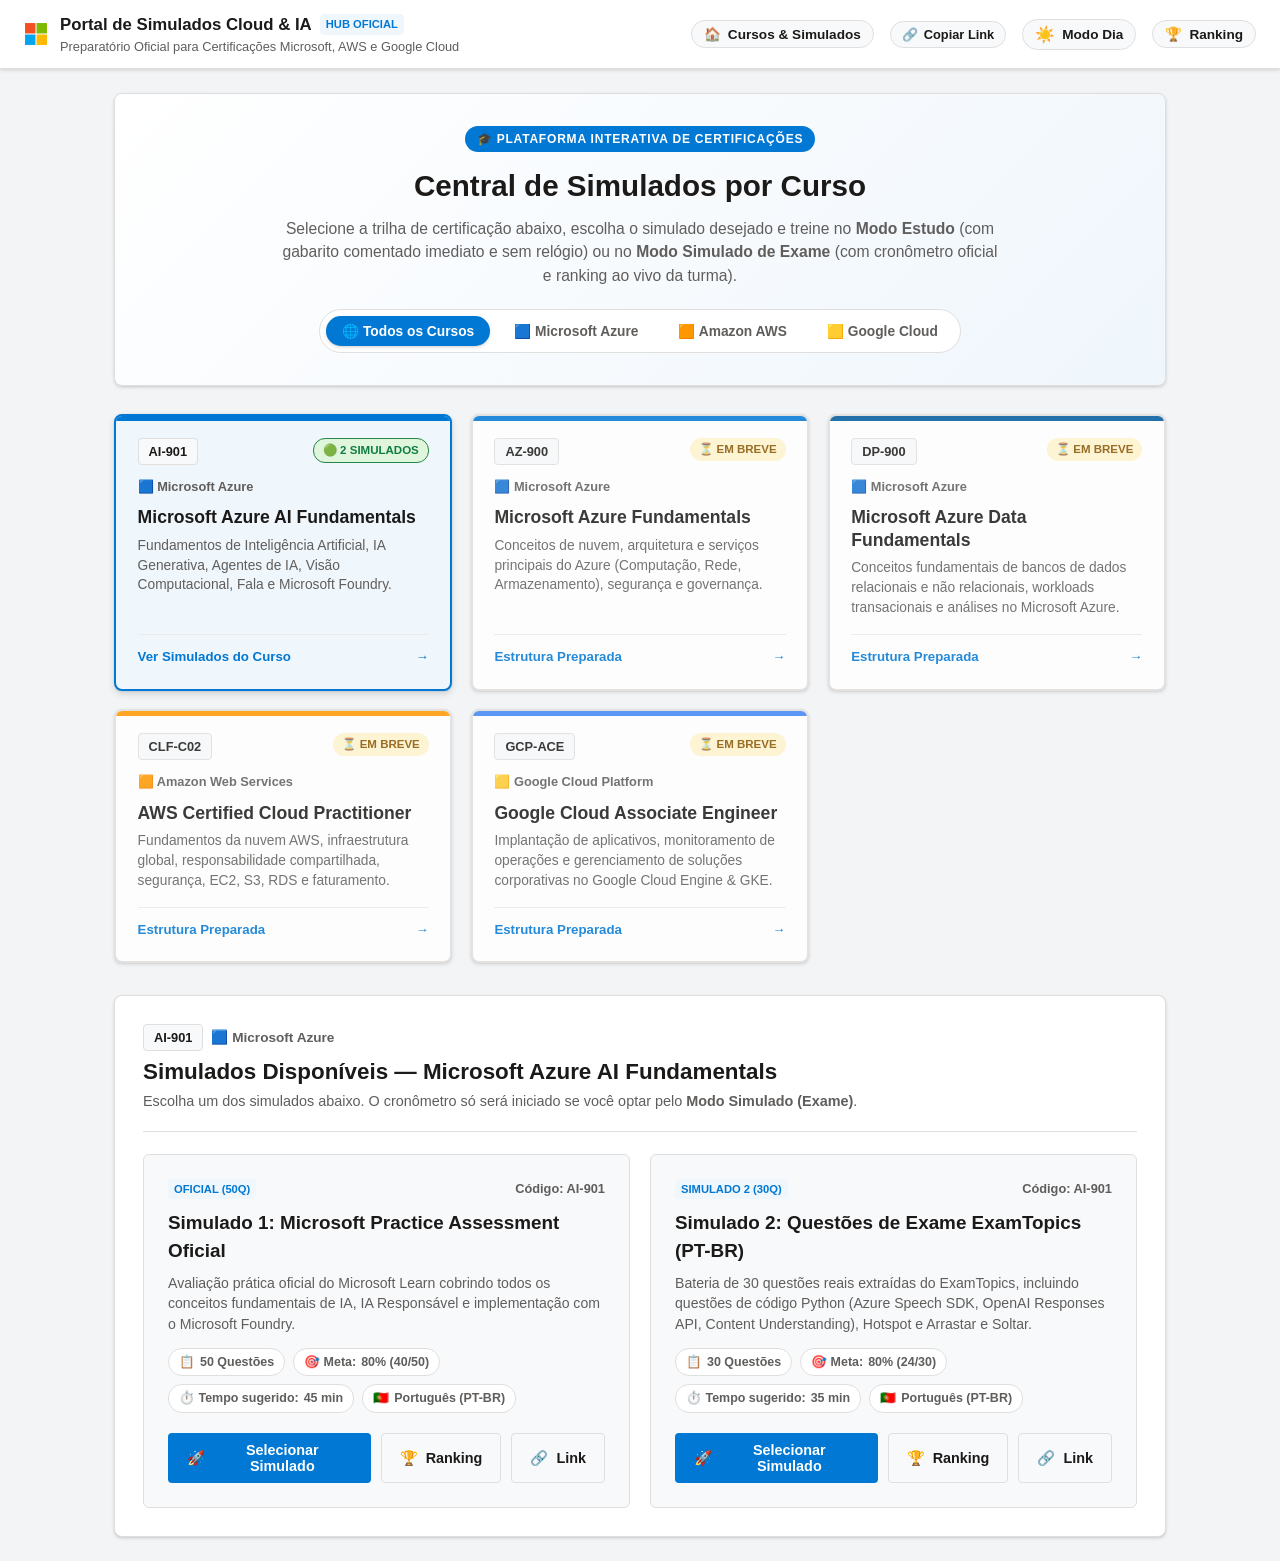
==== commit e0396652: "feat: adiciona Portal Inicial por Curso (AI-901, AZ-900, DP-900, AWS, GCP), Lobby de Pre-Inicio e cr" ====
--- a/index.html
+++ b/index.html
@@ -3,16 +3,16 @@
 <head>
   <meta charset="UTF-8">
   <meta name="viewport" content="width=device-width, initial-scale=1.0">
-  <title>Simulado Oficial Microsoft AI-901: Microsoft Azure AI Fundamentals</title>
+  <title>Portal de Simulados de Certificação Cloud & IA | Microsoft, AWS & Google Cloud</title>
   <link rel="stylesheet" href="style.css">
 </head>
 <body>
 
   <!-- ========================================================================
-       TOP MICROSOFT HEADER
+       TOP HEADER
        ======================================================================== -->
   <header class="ms-header">
-    <div class="ms-header-brand">
+    <div class="ms-header-brand" id="brandHomeLink" style="cursor: pointer;" title="Voltar para a Página Inicial de Cursos">
       <svg class="ms-logo-icon" viewBox="0 0 23 23">
         <rect x="1" y="1" width="10" height="10" fill="#f25022"/>
         <rect x="12" y="1" width="10" height="10" fill="#7fba00"/>
@@ -21,40 +21,49 @@
       </svg>
       <div class="ms-header-titles">
         <div class="ms-header-title">
-          <span id="headerMainTitle">Microsoft Practice Assessment</span>
-          <span class="ms-badge-beta" id="headerBadge">OFICIAL</span>
-        </div>
-        <div class="ms-header-sub" id="headerSubTitle">Exame AI-901: Microsoft Azure AI Fundamentals (Interativo em Português)</div>
+          <span id="headerMainTitle">Portal de Simulados Cloud & IA</span>
+          <span class="ms-badge-beta" id="headerBadge">HUB OFICIAL</span>
+        </div>
+        <div class="ms-header-sub" id="headerSubTitle">Preparatório Oficial para Certificações Microsoft, AWS e Google Cloud</div>
       </div>
     </div>
 
     <div class="ms-header-actions" style="flex-wrap: wrap;">
-      <!-- Seletor de Simulado (Simulado 1: 50Q vs Simulado 2: 30Q ExamTopics) -->
-      <div class="exam-switcher-group" role="tablist" aria-label="Selecionar Simulado">
-        <button id="btnSelectSimulado1" class="exam-switch-btn active" data-exam="simulado1" title="Simulado 1: Avaliação Oficial Microsoft Learn (50 Questões)">
-          <span>📘</span> Simulado 1 (50Q)
+      <!-- Botão Início / Cursos -->
+      <button id="btnGoHub" class="theme-toggle" title="Voltar ao Catálogo de Cursos e Simulados">
+        <span>🏠</span>
+        <span>Cursos & Simulados</span>
+      </button>
+
+      <!-- Controles exclusivos de quando um Simulado está aberto -->
+      <div id="examActiveControls" class="exam-header-controls" style="display: none;">
+        <!-- Seletor Rápido de Simulado -->
+        <div class="exam-switcher-group" role="tablist" aria-label="Selecionar Simulado">
+          <button id="btnSelectSimulado1" class="exam-switch-btn active" data-exam="simulado1" title="Simulado 1: Avaliação Oficial Microsoft Learn (50 Questões)">
+            <span>📘</span> Simulado 1 (50Q)
+          </button>
+          <button id="btnSelectSimulado2" class="exam-switch-btn" data-exam="simulado2" title="Simulado 2: Questões Extraídas ExamTopics AI-901 (30 Questões)">
+            <span>📙</span> Simulado 2 (30Q)
+          </button>
+        </div>
+
+        <!-- Mode Switcher -->
+        <button id="modeToggleBtn" class="mode-badge mode-study" title="Alternar entre Modo Estudo (sem relógio) e Modo Simulado Exame (cronometrado)">
+          <span id="modeIcon">💡</span> Modo Estudo
         </button>
-        <button id="btnSelectSimulado2" class="exam-switch-btn" data-exam="simulado2" title="Simulado 2: Questões Extraídas ExamTopics AI-901 (30 Questões)">
-          <span>📙</span> Simulado 2 (30Q)
-        </button>
+
+        <!-- Timer (VISÍVEL SOMENTE NO MODO SIMULADO EXAME) -->
+        <div class="timer-box" id="timerBox" style="display: none;" title="Tempo corrido no Modo Simulado (Exame)">
+          <span>⏱️</span>
+          <span id="timerDisplay">00:00</span>
+        </div>
       </div>
 
       <!-- Botão Compartilhar Link Direto -->
-      <button id="btnCopyShareLink" class="btn-copy-link" title="Copiar link direto deste simulado para compartilhar">
+      <button id="btnCopyShareLink" class="btn-copy-link" title="Copiar link direto para compartilhar com os alunos">
         <span id="copyLinkIcon">🔗</span>
         <span id="copyLinkText">Copiar Link</span>
       </button>
-
-      <!-- Mode Switcher -->
-      <button id="modeToggleBtn" class="mode-badge mode-study" title="Alternar entre modo estudo com feedback imediato e simulado cronometrado">
-        <span id="modeIcon">💡</span> Modo Estudo
-      </button>
-
-      <!-- Timer -->
-      <div class="timer-box" id="timerBox">
-        <span>⏱️</span>
-        <span id="timerDisplay">00:00</span>
-      </div>
 
       <!-- Alternador Modo Dia / Noite (Dark Mode) -->
       <button id="themeToggleBtn" class="theme-toggle" title="Alternar entre Modo Dia (Claro) e Modo Noite (Escuro)">
@@ -71,9 +80,9 @@
   </header>
 
   <!-- ========================================================================
-       PROGRESS STRIP
-       ======================================================================== -->
-  <div class="ms-progress-strip" id="progressStrip">
+       PROGRESS STRIP (Exibida apenas durante a resolução das questões)
+       ======================================================================== -->
+  <div class="ms-progress-strip" id="progressStrip" style="display: none;">
     <div class="progress-info">
       <span class="progress-label">PROGRESS</span>
       <div class="progress-track">
@@ -94,8 +103,45 @@
        ======================================================================== -->
   <main class="ms-main-content">
 
+    <!-- 0. COURSE & SIMULADO HUB VIEW (PÁGINA INICIAL POR CURSO) -->
+    <div id="hubView" class="hub-view active">
+      <!-- Hero Banner -->
+      <section class="hub-hero">
+        <div class="hub-hero-badge">🎓 PLATAFORMA INTERATIVA DE CERTIFICAÇÕES</div>
+        <h1 class="hub-hero-title">Central de Simulados por Curso</h1>
+        <p class="hub-hero-desc">
+          Selecione a trilha de certificação abaixo, escolha o simulado desejado e treine no <strong>Modo Estudo</strong> (com gabarito comentado imediato e sem relógio) ou no <strong>Modo Simulado de Exame</strong> (com cronômetro oficial e ranking ao vivo da turma).
+        </p>
+
+        <!-- Filtros de Provedor -->
+        <div class="hub-provider-tabs">
+          <button class="provider-tab active" data-provider="all">🌐 Todos os Cursos</button>
+          <button class="provider-tab" data-provider="microsoft">🟦 Microsoft Azure</button>
+          <button class="provider-tab" data-provider="aws">🟧 Amazon AWS</button>
+          <button class="provider-tab" data-provider="google">🟨 Google Cloud</button>
+        </div>
+      </section>
+
+      <!-- Grid de Cursos -->
+      <section id="coursesGridContainer" class="courses-grid">
+        <!-- Renderizado dinamicamente pelo app.js -->
+      </section>
+
+      <!-- Seção de Simulados do Curso Selecionado -->
+      <section id="courseQuizzesSection" class="course-quizzes-section">
+        <!-- Renderizado dinamicamente pelo app.js -->
+      </section>
+    </div>
+
+    <!-- 0.5 PRE-START LOBBY VIEW (TELA ANTES DE INICIAR O SIMULADO / RELÓGIO) -->
+    <div id="lobbyView" class="lobby-view" style="display: none;">
+      <div class="lobby-card" id="lobbyCard">
+        <!-- Renderizado dinamicamente pelo app.js ao clicar em um simulado -->
+      </div>
+    </div>
+
     <!-- 1. EXAM QUESTION VIEW -->
-    <div id="questionView" class="active">
+    <div id="questionView" style="display: none;">
       <div class="question-card" id="questionCard">
         <!-- Rendered dynamically by app.js -->
       </div>
@@ -274,9 +320,12 @@
           <!-- Rendered by app.js -->
         </div>
 
-        <div style="margin-top: 2rem; display: flex; justify-content: center; gap: 16px;">
+        <div style="margin-top: 2rem; display: flex; justify-content: center; gap: 16px; flex-wrap: wrap;">
           <button id="btnRestartExam" onclick="window.restartExamDirect()" class="btn-ms btn-ms-primary">
             <span>🔄</span> Refazer Simulado
+          </button>
+          <button onclick="window.goToCourseHub()" class="btn-ms btn-ms-secondary">
+            <span>🏠</span> Outros Simulados / Cursos
           </button>
           <button onclick="window.print()" class="btn-ms btn-ms-secondary">
             <span>🖨️</span> Imprimir / Salvar PDF
@@ -310,7 +359,7 @@
     <div class="modal-box">
       <h3 class="modal-title">Reiniciar o Simulado?</h3>
       <p class="modal-text">
-        Tem certeza que deseja reiniciar o simulado? Suas respostas atuais serão limpas e o cronômetro será zerado para você começar uma nova tentativa do zero.
+        Tem certeza que deseja reiniciar o simulado? Suas respostas atuais serão limpas e você voltará à tela de escolha de modo para começar uma nova tentativa do zero.
       </p>
       <div class="modal-actions">
         <button id="btnCancelRestartModal" class="btn-ms btn-ms-secondary">Cancelar</button>
--- a/style.css
+++ b/style.css
@@ -1708,3 +1708,402 @@
   min-width: 190px;
 }
 
+/* ==========================================================================
+   COURSE HUB & PRE-START LOBBY VIEWS
+   ========================================================================== */
+.exam-header-controls {
+  display: inline-flex;
+  align-items: center;
+  gap: 12px;
+  flex-wrap: wrap;
+}
+
+.hub-view {
+  animation: fadeIn 0.25s ease-out;
+}
+
+.hub-hero {
+  background: linear-gradient(135deg, var(--bg-surface) 0%, var(--ms-blue-light) 100%);
+  border: 1px solid var(--border-color);
+  border-radius: var(--radius-lg);
+  padding: 2rem 2.25rem;
+  margin-bottom: 1.75rem;
+  box-shadow: var(--shadow-sm);
+  text-align: center;
+}
+
+.hub-hero-badge {
+  display: inline-block;
+  font-size: 0.75rem;
+  font-weight: 800;
+  letter-spacing: 0.8px;
+  padding: 4px 12px;
+  border-radius: 20px;
+  background-color: var(--ms-blue-primary);
+  color: #ffffff;
+  margin-bottom: 0.75rem;
+}
+
+.hub-hero-title {
+  font-size: 1.85rem;
+  font-weight: 800;
+  color: var(--text-primary);
+  margin-bottom: 0.5rem;
+}
+
+.hub-hero-desc {
+  font-size: 0.98rem;
+  color: var(--text-secondary);
+  max-width: 720px;
+  margin: 0 auto 1.35rem;
+}
+
+.hub-provider-tabs {
+  display: inline-flex;
+  flex-wrap: wrap;
+  justify-content: center;
+  gap: 8px;
+  background-color: var(--bg-surface);
+  padding: 6px;
+  border-radius: 28px;
+  border: 1px solid var(--border-color);
+}
+
+.provider-tab {
+  border: none;
+  background: transparent;
+  color: var(--text-secondary);
+  font-family: var(--font-family);
+  font-size: 0.86rem;
+  font-weight: 600;
+  padding: 7px 16px;
+  border-radius: 20px;
+  cursor: pointer;
+  transition: all 0.2s ease;
+}
+
+.provider-tab:hover {
+  color: var(--text-primary);
+  background-color: var(--bg-surface-secondary);
+}
+
+.provider-tab.active {
+  background-color: var(--ms-blue-primary);
+  color: #ffffff;
+  box-shadow: var(--shadow-sm);
+}
+
+/* Courses Grid */
+.courses-grid {
+  display: grid;
+  grid-template-columns: repeat(auto-fill, minmax(275px, 1fr));
+  gap: 1.15rem;
+  margin-bottom: 2rem;
+}
+
+.course-card {
+  background-color: var(--bg-surface);
+  border: 2px solid var(--border-color);
+  border-radius: var(--radius-lg);
+  padding: 1.35rem;
+  cursor: pointer;
+  transition: all 0.2s ease;
+  display: flex;
+  flex-direction: column;
+  justify-content: space-between;
+  position: relative;
+  overflow: hidden;
+  box-shadow: var(--shadow-sm);
+}
+
+.course-card::before {
+  content: '';
+  position: absolute;
+  top: 0;
+  left: 0;
+  right: 0;
+  height: 5px;
+  background-color: var(--course-accent, var(--ms-blue-primary));
+}
+
+.course-card:hover {
+  transform: translateY(-3px);
+  box-shadow: var(--shadow-md);
+  border-color: var(--course-accent, var(--ms-blue-primary));
+}
+
+.course-card.selected {
+  border-color: var(--course-accent, var(--ms-blue-primary));
+  background-color: var(--ms-blue-light);
+  box-shadow: var(--shadow-md);
+}
+
+.course-card.coming-soon {
+  opacity: 0.85;
+}
+
+.course-card-top {
+  display: flex;
+  justify-content: space-between;
+  align-items: flex-start;
+  margin-bottom: 0.75rem;
+  gap: 8px;
+}
+
+.course-code-badge {
+  font-size: 0.8rem;
+  font-weight: 800;
+  padding: 3px 10px;
+  border-radius: var(--radius-sm);
+  background-color: var(--bg-surface-secondary);
+  border: 1px solid var(--border-color);
+  color: var(--text-primary);
+}
+
+.course-status-pill {
+  font-size: 0.72rem;
+  font-weight: 700;
+  padding: 3px 9px;
+  border-radius: 12px;
+  text-transform: uppercase;
+}
+
+.course-status-pill.available {
+  background-color: var(--ms-green-bg);
+  color: var(--ms-green-correct);
+  border: 1px solid var(--ms-green-border);
+}
+
+.course-status-pill.soon {
+  background-color: var(--ms-amber-bg);
+  color: #8a5600;
+}
+
+[data-theme="dark"] .course-status-pill.soon {
+  color: #ffd043;
+}
+
+.course-title {
+  font-size: 1.1rem;
+  font-weight: 700;
+  color: var(--text-primary);
+  margin-bottom: 0.4rem;
+  line-height: 1.3;
+}
+
+.course-provider-label {
+  font-size: 0.8rem;
+  font-weight: 600;
+  color: var(--text-secondary);
+  margin-bottom: 0.65rem;
+}
+
+.course-desc {
+  font-size: 0.86rem;
+  color: var(--text-secondary);
+  margin-bottom: 1rem;
+  line-height: 1.45;
+}
+
+.course-card-footer {
+  display: flex;
+  justify-content: space-between;
+  align-items: center;
+  padding-top: 0.75rem;
+  border-top: 1px solid var(--border-subtle);
+  font-size: 0.83rem;
+  font-weight: 600;
+  color: var(--ms-blue-primary);
+}
+
+/* Course Quizzes Section */
+.course-quizzes-section {
+  background-color: var(--bg-surface);
+  border: 1px solid var(--border-color);
+  border-radius: var(--radius-lg);
+  padding: 1.75rem;
+  box-shadow: var(--shadow-sm);
+}
+
+.course-quizzes-header {
+  display: flex;
+  justify-content: space-between;
+  align-items: center;
+  flex-wrap: wrap;
+  gap: 12px;
+  padding-bottom: 1.15rem;
+  margin-bottom: 1.35rem;
+  border-bottom: 1px solid var(--border-color);
+}
+
+.quizzes-list-grid {
+  display: grid;
+  grid-template-columns: repeat(auto-fit, minmax(340px, 1fr));
+  gap: 1.25rem;
+}
+
+.quiz-item-card {
+  background-color: var(--bg-surface-secondary);
+  border: 1.5px solid var(--border-color);
+  border-radius: var(--radius-md);
+  padding: 1.5rem;
+  display: flex;
+  flex-direction: column;
+  justify-content: space-between;
+  transition: all 0.2s ease;
+}
+
+.quiz-item-card:hover {
+  border-color: var(--ms-blue-primary);
+  background-color: var(--bg-surface);
+  box-shadow: var(--shadow-md);
+  transform: translateY(-2px);
+}
+
+.quiz-meta-tags {
+  display: flex;
+  flex-wrap: wrap;
+  gap: 8px;
+  margin: 0.85rem 0 1.25rem;
+}
+
+.quiz-meta-tag {
+  font-size: 0.78rem;
+  font-weight: 600;
+  padding: 4px 10px;
+  border-radius: 14px;
+  background-color: var(--bg-surface);
+  border: 1px solid var(--border-color);
+  color: var(--text-secondary);
+  display: inline-flex;
+  align-items: center;
+  gap: 5px;
+}
+
+.quiz-card-actions {
+  display: flex;
+  gap: 10px;
+  flex-wrap: wrap;
+  margin-top: auto;
+}
+
+/* ==========================================================================
+   PRE-START LOBBY VIEW (ESCOLHA DE MODO ANTES DE INICIAR O RELÓGIO)
+   ========================================================================== */
+.lobby-view {
+  animation: fadeIn 0.25s ease-out;
+}
+
+.lobby-card {
+  background-color: var(--bg-surface);
+  border: 1px solid var(--border-color);
+  border-radius: var(--radius-lg);
+  padding: 2.25rem;
+  box-shadow: var(--shadow-md);
+  max-width: 880px;
+  margin: 0 auto;
+}
+
+.lobby-top-bar {
+  display: flex;
+  justify-content: space-between;
+  align-items: center;
+  margin-bottom: 1.25rem;
+  flex-wrap: wrap;
+  gap: 10px;
+}
+
+.lobby-exam-title {
+  font-size: 1.65rem;
+  font-weight: 800;
+  color: var(--text-primary);
+  margin-bottom: 0.4rem;
+}
+
+.lobby-exam-subtitle {
+  font-size: 0.98rem;
+  color: var(--text-secondary);
+  margin-bottom: 1.5rem;
+}
+
+.lobby-stats-row {
+  display: grid;
+  grid-template-columns: repeat(auto-fit, minmax(160px, 1fr));
+  gap: 12px;
+  margin-bottom: 1.75rem;
+}
+
+.lobby-stat-box {
+  background-color: var(--bg-surface-secondary);
+  border: 1px solid var(--border-color);
+  border-radius: var(--radius-md);
+  padding: 1rem;
+  text-align: center;
+}
+
+.lobby-stat-value {
+  font-size: 1.35rem;
+  font-weight: 800;
+  color: var(--ms-blue-primary);
+}
+
+.lobby-stat-label {
+  font-size: 0.8rem;
+  color: var(--text-secondary);
+  margin-top: 2px;
+}
+
+.lobby-mode-grid {
+  display: grid;
+  grid-template-columns: repeat(auto-fit, minmax(300px, 1fr));
+  gap: 1.25rem;
+  margin-top: 1rem;
+}
+
+.lobby-mode-card {
+  border: 2px solid var(--border-color);
+  border-radius: var(--radius-lg);
+  padding: 1.5rem;
+  background-color: var(--bg-surface-secondary);
+  display: flex;
+  flex-direction: column;
+  justify-content: space-between;
+  transition: all 0.2s ease;
+}
+
+.lobby-mode-card:hover {
+  border-color: var(--ms-blue-primary);
+  background-color: var(--bg-surface);
+  box-shadow: var(--shadow-md);
+  transform: translateY(-2px);
+}
+
+.lobby-mode-card.exam-mode-highlight {
+  border-color: #7b1fa2;
+}
+
+.lobby-mode-card.exam-mode-highlight:hover {
+  border-color: #9c27b0;
+  box-shadow: 0 6px 18px rgba(123, 31, 162, 0.15);
+}
+
+.lobby-mode-title {
+  font-size: 1.2rem;
+  font-weight: 700;
+  margin-bottom: 0.5rem;
+  display: flex;
+  align-items: center;
+  gap: 8px;
+}
+
+.lobby-mode-list {
+  list-style: none;
+  margin: 0.75rem 0 1.5rem;
+  display: flex;
+  flex-direction: column;
+  gap: 7px;
+  font-size: 0.9rem;
+  color: var(--text-secondary);
+}
+
+
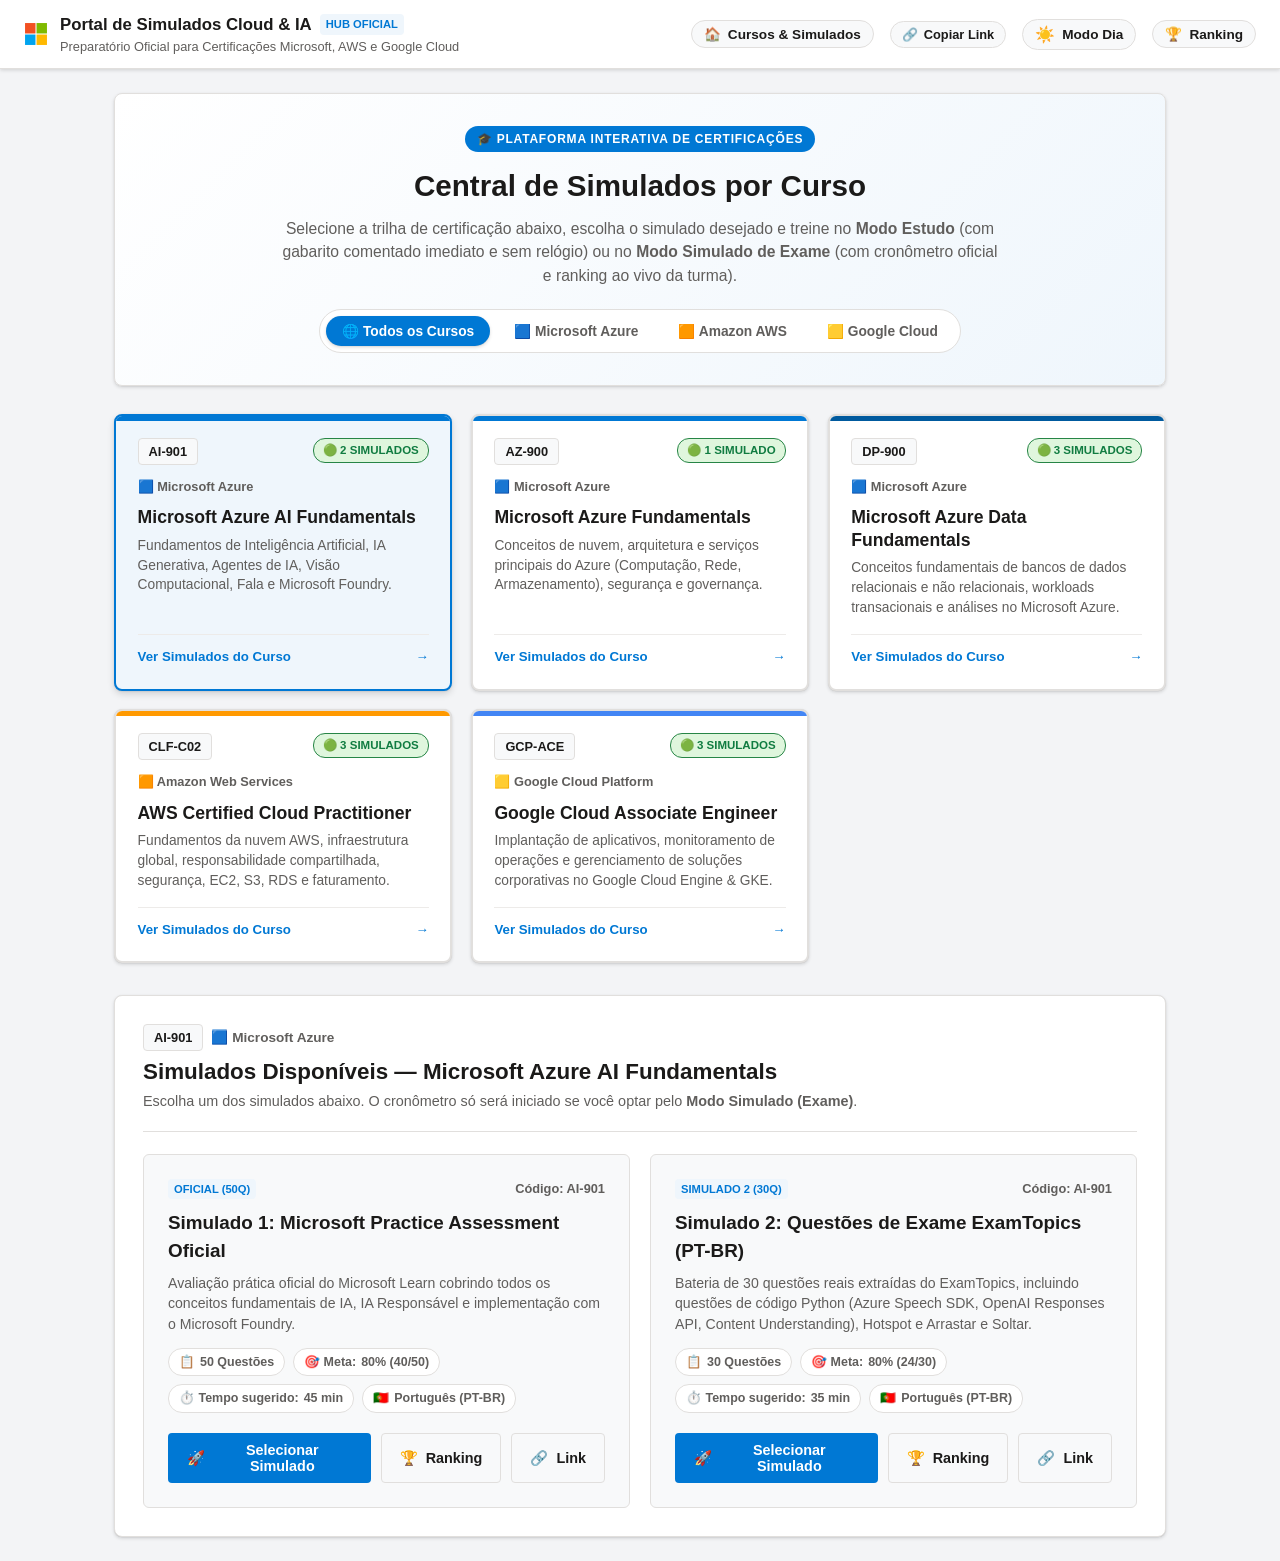
==== commit 32de4a3b: "feat: adiciona simulados completos AZ-900, DP-900, AWS CLF-C02 e Google Cloud ACE" ====
--- a/index.html
+++ b/index.html
@@ -225,23 +225,25 @@
       <div class="section-performance-card">
         <h3 style="margin-bottom: 1rem; font-size: 1.15rem;">Desempenho por Seção do Exame</h3>
         
-        <div class="section-bar-item">
-          <div class="section-bar-header">
-            <span>Identificar conceitos e recursos de IA (40-45%)</span>
-            <span id="sec1Percent">0%</span>
-          </div>
-          <div class="section-bar-track">
-            <div class="section-bar-fill" id="sec1Fill" style="width: 0%; background-color: var(--ms-blue-primary);"></div>
-          </div>
-        </div>
-
-        <div class="section-bar-item">
-          <div class="section-bar-header">
-            <span>Implementar soluções de IA com o Microsoft Foundry (50-55%)</span>
-            <span id="sec2Percent">0%</span>
-          </div>
-          <div class="section-bar-track">
-            <div class="section-bar-fill" id="sec2Fill" style="width: 0%; background-color: #2b88d8;"></div>
+        <div id="sectionBarsContainer">
+          <div class="section-bar-item">
+            <div class="section-bar-header">
+              <span>Identificar conceitos e recursos de IA (40-45%)</span>
+              <span id="sec1Percent">0%</span>
+            </div>
+            <div class="section-bar-track">
+              <div class="section-bar-fill" id="sec1Fill" style="width: 0%; background-color: var(--ms-blue-primary);"></div>
+            </div>
+          </div>
+
+          <div class="section-bar-item">
+            <div class="section-bar-header">
+              <span>Implementar soluções de IA com o Microsoft Foundry (50-55%)</span>
+              <span id="sec2Percent">0%</span>
+            </div>
+            <div class="section-bar-track">
+              <div class="section-bar-fill" id="sec2Fill" style="width: 0%; background-color: #2b88d8;"></div>
+            </div>
           </div>
         </div>
       </div>
@@ -412,6 +414,10 @@
   <!-- Scripts -->
   <script src="simulado_data.js"></script>
   <script src="simulado2_data.js"></script>
+  <script src="az900_data.js"></script>
+  <script src="dp900_data.js"></script>
+  <script src="aws_data.js"></script>
+  <script src="gcp_data.js"></script>
   <script src="firebase_config.js"></script>
   <script src="leaderboard.js"></script>
   <script src="app.js"></script>
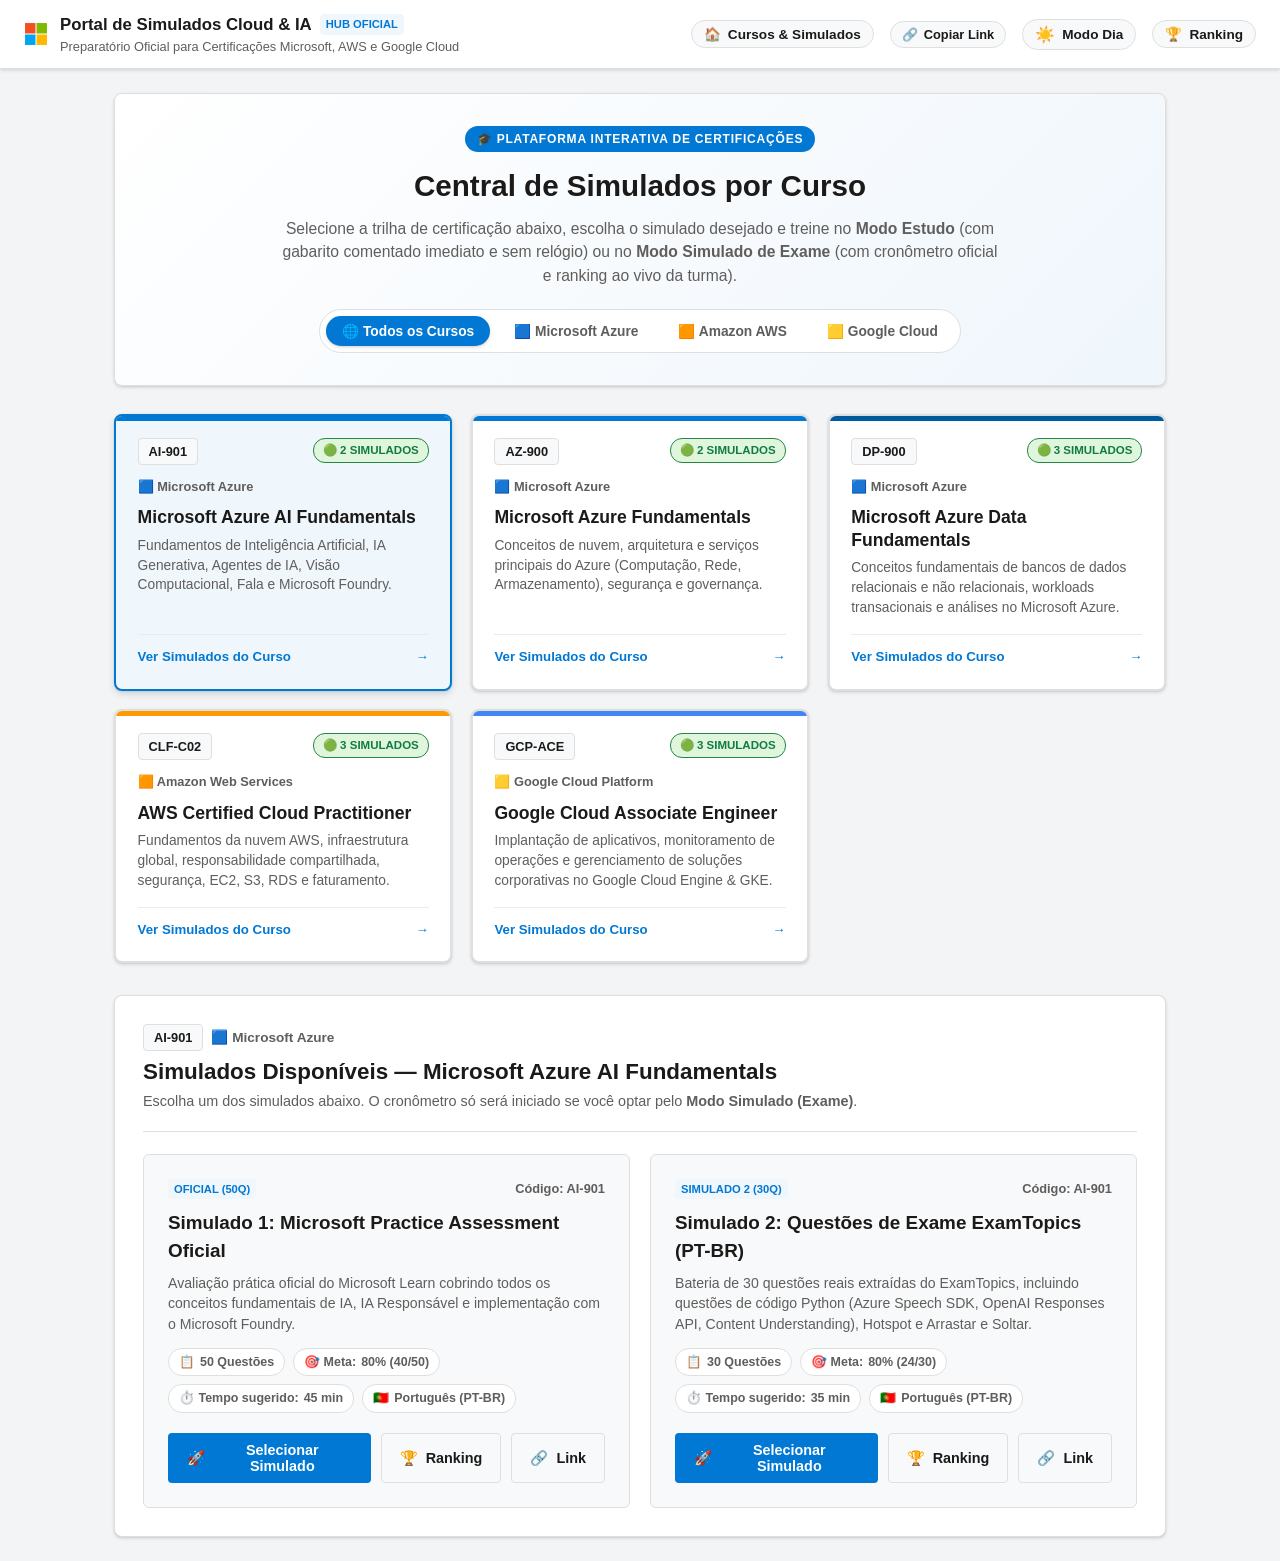
==== commit 94678583: "fix: adiciona cache-busting nos scripts e estilos para atualizar imediatamente no celular" ====
--- a/index.html
+++ b/index.html
@@ -4,7 +4,7 @@
   <meta charset="UTF-8">
   <meta name="viewport" content="width=device-width, initial-scale=1.0">
   <title>Portal de Simulados de Certificação Cloud & IA | Microsoft, AWS & Google Cloud</title>
-  <link rel="stylesheet" href="style.css">
+  <link rel="stylesheet" href="style.css?v=20261030_3">
 </head>
 <body>
 
@@ -412,14 +412,14 @@
   </div>
 
   <!-- Scripts -->
-  <script src="simulado_data.js"></script>
-  <script src="simulado2_data.js"></script>
-  <script src="az900_data.js"></script>
-  <script src="dp900_data.js"></script>
-  <script src="aws_data.js"></script>
-  <script src="gcp_data.js"></script>
-  <script src="firebase_config.js"></script>
-  <script src="leaderboard.js"></script>
-  <script src="app.js"></script>
+  <script src="simulado_data.js?v=20261030_3"></script>
+  <script src="simulado2_data.js?v=20261030_3"></script>
+  <script src="az900_data.js?v=20261030_3"></script>
+  <script src="dp900_data.js?v=20261030_3"></script>
+  <script src="aws_data.js?v=20261030_3"></script>
+  <script src="gcp_data.js?v=20261030_3"></script>
+  <script src="firebase_config.js?v=20261030_3"></script>
+  <script src="leaderboard.js?v=20261030_3"></script>
+  <script src="app.js?v=20261030_3"></script>
 </body>
 </html>
--- a/style.css
+++ b/style.css
@@ -1084,9 +1084,17 @@
 .section-bar-header {
   display: flex;
   justify-content: space-between;
+  align-items: flex-start;
+  gap: 10px;
   font-weight: 600;
   font-size: 0.9rem;
   margin-bottom: 6px;
+}
+
+.section-bar-header span:last-child {
+  white-space: nowrap;
+  flex-shrink: 0;
+  color: var(--ms-blue-primary);
 }
 
 .section-bar-track {
@@ -1160,32 +1168,241 @@
 }
 
 /* ==========================================================================
-   RESPONSIVE DESIGN
+   RESPONSIVE DESIGN (TABLET & MOBILE OPTIMIZATION)
    ========================================================================== */
+html, body {
+  overflow-x: hidden;
+  max-width: 100vw;
+}
+
 @media (max-width: 768px) {
   .ms-header {
     flex-direction: column;
-    align-items: flex-start;
+    align-items: stretch;
+    padding: 0.6rem 0.9rem;
+    gap: 8px;
+  }
+
+  .ms-header-brand {
     gap: 10px;
   }
-  
+
+  .ms-header-title {
+    font-size: 0.95rem;
+    flex-wrap: wrap;
+    gap: 6px;
+  }
+
+  .ms-header-sub {
+    display: none;
+  }
+
+  .ms-header-actions {
+    width: 100%;
+    gap: 6px;
+    justify-content: flex-start;
+    overflow-x: auto;
+    padding-bottom: 2px;
+    -webkit-overflow-scrolling: touch;
+  }
+
+  .exam-header-controls {
+    width: 100%;
+    gap: 6px;
+    justify-content: space-between;
+  }
+
+  .exam-switcher-group {
+    width: 100%;
+    overflow-x: auto;
+    justify-content: flex-start;
+    -webkit-overflow-scrolling: touch;
+  }
+
+  .exam-switch-btn {
+    flex: 1;
+    justify-content: center;
+    font-size: 0.76rem;
+    padding: 5px 9px;
+  }
+
+  .theme-toggle,
+  .btn-copy-link,
+  .mode-badge {
+    font-size: 0.76rem;
+    padding: 5px 10px;
+    white-space: nowrap;
+  }
+
+  .timer-box {
+    font-size: 0.85rem;
+    padding: 4px 9px;
+  }
+
   .ms-progress-strip {
+    padding: 0.5rem 0.9rem;
+    flex-wrap: wrap;
+    gap: 8px;
+  }
+
+  .progress-info {
+    flex: 1;
+    min-width: 200px;
+    gap: 8px;
+  }
+
+  .progress-label {
+    display: none;
+  }
+
+  .progress-track {
+    flex: 1;
+    width: auto;
+    min-width: 80px;
+  }
+
+  .progress-text {
+    font-size: 0.78rem;
+    white-space: nowrap;
+  }
+
+  .btn-review-screen {
+    padding: 4px 10px;
+    font-size: 0.78rem;
+  }
+
+  .ms-main-content {
+    margin: 0.85rem auto 1.5rem;
+    padding: 0 0.75rem;
+    gap: 1rem;
+  }
+
+  .question-card {
+    padding: 1.1rem;
+  }
+
+  .question-header {
     flex-direction: column;
     align-items: flex-start;
+    gap: 8px;
+    margin-bottom: 1rem;
+  }
+
+  .question-title-area {
+    flex-direction: column;
+    align-items: flex-start;
+    gap: 4px;
+    width: 100%;
+  }
+
+  .question-number {
+    font-size: 1.2rem;
+  }
+
+  .question-category-tag {
+    font-size: 0.72rem;
+    line-height: 1.3;
+    white-space: normal;
+  }
+
+  .review-flag-btn {
+    width: 100%;
+    justify-content: center;
+    padding: 7px 10px;
+  }
+
+  .question-body {
+    font-size: 0.98rem;
+    margin-bottom: 1.25rem;
+  }
+
+  .option-item {
+    padding: 11px 12px;
     gap: 10px;
-  }
-  
-  .progress-track {
+    font-size: 0.93rem;
+  }
+
+  .question-actions-bar {
+    flex-direction: column-reverse;
+    align-items: stretch;
+    gap: 10px;
+  }
+
+  .action-group-right,
+  .action-group-left {
     width: 100%;
-  }
-  
-  .question-card {
-    padding: 1.25rem;
-  }
-  
+    display: flex;
+    gap: 8px;
+  }
+
+  .action-group-right .btn-ms,
+  .action-group-left .btn-ms {
+    flex: 1;
+    justify-content: center;
+    padding: 10px 12px;
+    font-size: 0.86rem;
+    text-align: center;
+  }
+
+  .solution-panel {
+    padding: 1rem;
+  }
+
+  .score-summary-card,
+  .section-performance-card,
+  .leaderboard-card {
+    padding: 1.15rem;
+  }
+
   .score-circle-container {
+    display: grid;
+    grid-template-columns: repeat(3, 1fr);
+    gap: 8px;
+  }
+
+  .score-number {
+    font-size: 1.75rem;
+  }
+
+  .score-label {
+    font-size: 0.72rem;
+  }
+
+  .score-comparison-banner {
     flex-direction: column;
-    gap: 20px;
+    text-align: center;
+    padding: 10px 12px;
+    font-size: 0.85rem;
+  }
+
+  .review-questions-table-card {
+    overflow-x: auto;
+    -webkit-overflow-scrolling: touch;
+  }
+
+  .review-table th,
+  .review-table td {
+    padding: 9px 10px;
+    font-size: 0.82rem;
+  }
+
+  .filter-pills {
+    width: 100%;
+    overflow-x: auto;
+    padding-bottom: 4px;
+    flex-wrap: nowrap;
+    -webkit-overflow-scrolling: touch;
+  }
+
+  .filter-pill {
+    white-space: nowrap;
+    font-size: 0.78rem;
+    padding: 5px 10px;
+  }
+
+  #btnFinishExamFromReview {
+    width: 100%;
+    justify-content: center;
   }
 }
 
@@ -1938,7 +2155,7 @@
 
 .quizzes-list-grid {
   display: grid;
-  grid-template-columns: repeat(auto-fit, minmax(340px, 1fr));
+  grid-template-columns: repeat(auto-fit, minmax(min(100%, 310px), 1fr));
   gap: 1.25rem;
 }
 
@@ -2055,7 +2272,7 @@
 
 .lobby-mode-grid {
   display: grid;
-  grid-template-columns: repeat(auto-fit, minmax(300px, 1fr));
+  grid-template-columns: repeat(auto-fit, minmax(min(100%, 280px), 1fr));
   gap: 1.25rem;
   margin-top: 1rem;
 }
@@ -2106,4 +2323,229 @@
   color: var(--text-secondary);
 }
 
-
+/* ==========================================================================
+   MOBILE OPTIMIZATION FOR HUB, LOBBY, PODIUM & MODALS (<= 640px)
+   ========================================================================== */
+@media (max-width: 640px) {
+  .hub-hero {
+    padding: 1.25rem 1rem;
+    margin-bottom: 1.15rem;
+  }
+
+  .hub-hero-badge {
+    font-size: 0.68rem;
+    padding: 3px 10px;
+  }
+
+  .hub-hero-title {
+    font-size: 1.35rem;
+    line-height: 1.25;
+  }
+
+  .hub-hero-desc {
+    font-size: 0.86rem;
+    margin-bottom: 1rem;
+  }
+
+  .hub-provider-tabs {
+    display: flex;
+    width: 100%;
+    overflow-x: auto;
+    flex-wrap: nowrap;
+    justify-content: flex-start;
+    border-radius: 16px;
+    padding: 4px;
+    gap: 4px;
+    -webkit-overflow-scrolling: touch;
+  }
+
+  .provider-tab {
+    flex: 0 0 auto;
+    font-size: 0.78rem;
+    padding: 6px 12px;
+    white-space: nowrap;
+  }
+
+  .courses-grid {
+    grid-template-columns: 1fr;
+    gap: 0.85rem;
+    margin-bottom: 1.25rem;
+  }
+
+  .course-card {
+    padding: 1.05rem;
+  }
+
+  .course-title {
+    font-size: 1.02rem;
+  }
+
+  .course-desc {
+    font-size: 0.82rem;
+    margin-bottom: 0.75rem;
+  }
+
+  .course-quizzes-section {
+    padding: 1.1rem 0.95rem;
+  }
+
+  .course-quizzes-header h2 {
+    font-size: 1.15rem !important;
+  }
+
+  .quiz-item-card {
+    padding: 1.1rem;
+  }
+
+  .quiz-meta-tags {
+    gap: 6px;
+    margin: 0.65rem 0 1rem;
+  }
+
+  .quiz-meta-tag {
+    font-size: 0.73rem;
+    padding: 3px 8px;
+  }
+
+  .quiz-card-actions {
+    display: grid;
+    grid-template-columns: 1fr 1fr;
+    gap: 8px;
+  }
+
+  .quiz-card-actions button[data-open-lobby] {
+    grid-column: 1 / -1;
+    width: 100%;
+    padding: 10px 14px;
+  }
+
+  .quiz-card-actions button[data-open-ranking],
+  .quiz-card-actions button[data-share-exam] {
+    justify-content: center;
+    width: 100%;
+  }
+
+  /* Lobby on Mobile */
+  .lobby-card {
+    padding: 1.15rem 1rem;
+  }
+
+  .lobby-top-bar {
+    flex-direction: column;
+    align-items: stretch;
+  }
+
+  .lobby-top-bar .btn-ms {
+    width: 100%;
+    justify-content: center;
+  }
+
+  .lobby-exam-title {
+    font-size: 1.25rem;
+    line-height: 1.3;
+  }
+
+  .lobby-exam-subtitle {
+    font-size: 0.86rem;
+    margin-bottom: 1.1rem;
+  }
+
+  .lobby-stats-row {
+    grid-template-columns: repeat(2, 1fr);
+    gap: 8px;
+    margin-bottom: 1.25rem;
+  }
+
+  .lobby-stat-box {
+    padding: 0.75rem 0.5rem;
+  }
+
+  .lobby-stat-value {
+    font-size: 1.1rem;
+  }
+
+  .lobby-stat-label {
+    font-size: 0.72rem;
+  }
+
+  .lobby-mode-card {
+    padding: 1.15rem;
+  }
+
+  .lobby-mode-title {
+    font-size: 1.05rem;
+  }
+
+  .lobby-mode-list {
+    font-size: 0.83rem;
+    margin: 0.6rem 0 1.1rem;
+  }
+
+  /* Podium & Leaderboard on Mobile */
+  .podium-wrapper {
+    gap: 8px;
+    padding-top: 1.25rem;
+  }
+
+  .podium-avatar {
+    font-size: 1.65rem;
+  }
+
+  .podium-name {
+    max-width: 88px;
+    font-size: 0.76rem;
+  }
+
+  .podium-score {
+    font-size: 0.74rem;
+  }
+
+  .podium-time {
+    font-size: 0.68rem;
+  }
+
+  .pillar-gold { height: 90px; font-size: 1.2rem; }
+  .pillar-silver { height: 65px; font-size: 1.1rem; }
+  .pillar-bronze { height: 48px; font-size: 1rem; }
+
+  .leaderboard-input-row {
+    flex-direction: column;
+  }
+
+  .ms-text-input {
+    min-width: 100%;
+    width: 100%;
+  }
+
+  .leaderboard-input-row .btn-ms {
+    width: 100%;
+    justify-content: center;
+  }
+
+  .leaderboard-table th,
+  .leaderboard-table td {
+    padding: 8px 8px;
+    font-size: 0.78rem;
+  }
+
+  /* Modals on Mobile */
+  .modal-overlay {
+    padding: 0.75rem;
+  }
+
+  .modal-box {
+    padding: 1.25rem;
+  }
+
+  .modal-actions {
+    flex-direction: column-reverse;
+  }
+
+  .modal-actions .btn-ms {
+    width: 100%;
+    justify-content: center;
+  }
+}
+
+
+
